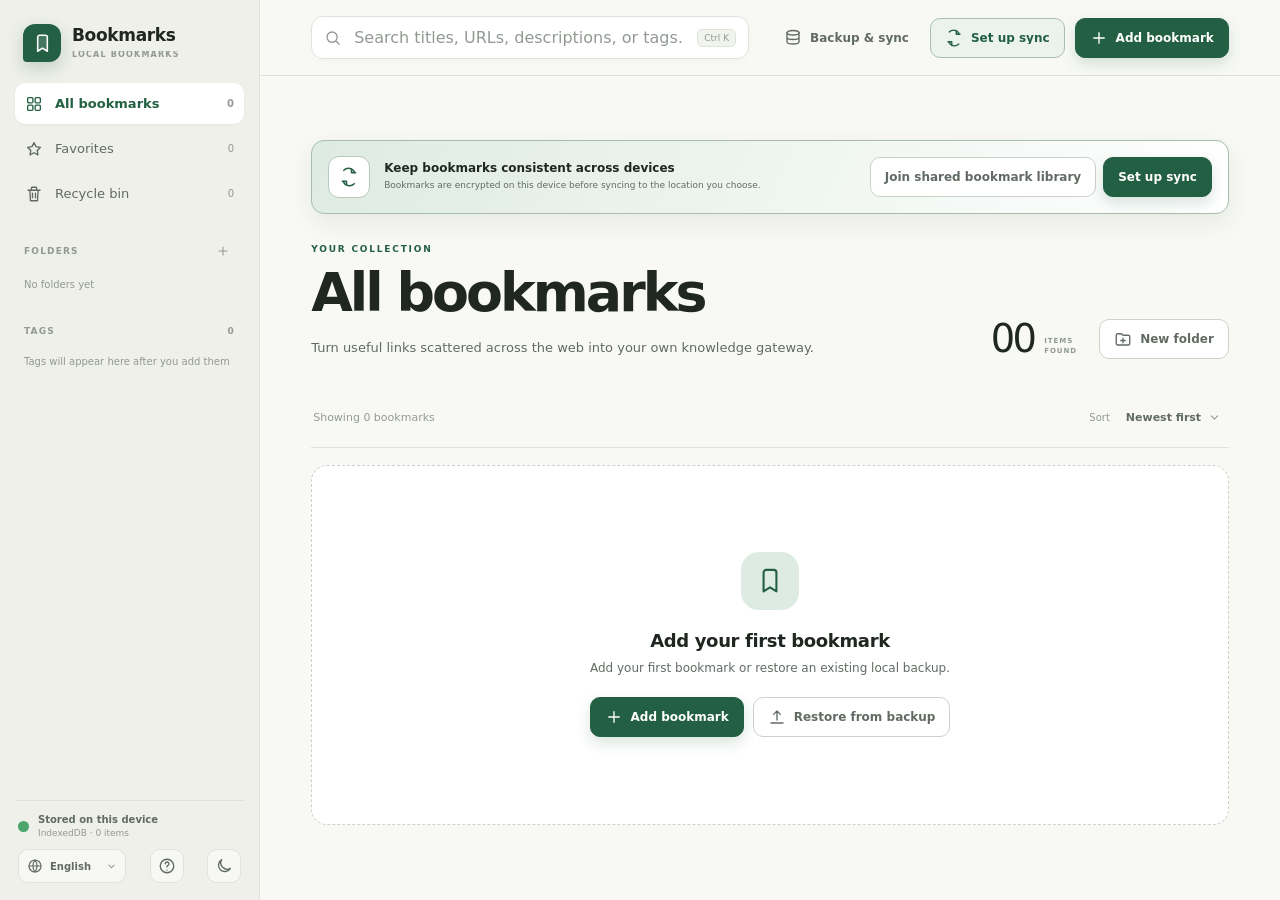
==== index.html @ 53d7b7fb "fix: place shared library action in sync flow" ====
<!doctype html>
<html lang="zh-CN">
<head>
    <meta charset="UTF-8">
    <meta name="viewport" content="width=device-width, initial-scale=1.0">
    <meta name="referrer" content="no-referrer">
    <meta http-equiv="Cache-Control" content="no-cache, no-store, must-revalidate">
    <meta http-equiv="Pragma" content="no-cache">
    <meta http-equiv="Expires" content="0">
    <meta name="description" content="无需安装、数据留在本地的纯前端书签管理器。" data-i18n-content="metaDescription">
    <meta name="theme-color" content="#eef0e9">
    <title>书签库 · 本地书签管理器</title>
    <link rel="icon" href="data:image/svg+xml,%3Csvg xmlns='http://www.w3.org/2000/svg' viewBox='0 0 64 64'%3E%3Crect width='64' height='64' rx='18' fill='%23235f43'/%3E%3Cpath d='M21 15.5A4.5 4.5 0 0 1 25.5 11h13a4.5 4.5 0 0 1 4.5 4.5V51L32 43.5 21 51V15.5Z' fill='white'/%3E%3C/svg%3E">
    <link rel="stylesheet" href="css/style.css?v=20260829-36">
    <script src="js/core/translations.js?v=20260829-36" defer></script>
    <script src="js/core/config.js?v=20260829-36" defer></script>
    <script src="js/core/coordination.js?v=20260829-36" defer></script>
    <script src="js/core/storage.js?v=20260829-36" defer></script>
    <script src="js/sync/backup.js?v=20260829-36" defer></script>
    <script src="js/sync/local-folder.js?v=20260829-36" defer></script>
    <script src="js/sync/coordinator.js?v=20260829-36" defer></script>
    <script src="js/sync/providers.js?v=20260829-36" defer></script>
    <script src="js/sync/remote-watch.js?v=20260829-36" defer></script>
    <script src="js/sync/crypto.js?v=20260829-36" defer></script>
    <script src="js/sync/backup-passphrase.js?v=20260829-36" defer></script>
    <script src="js/sync/merge.js?v=20260829-36" defer></script>
    <script src="js/ui/recovery.js?v=20260829-36" defer></script>
    <script src="js/ui/help.js?v=20260829-36" defer></script>
    <script src="js/ui/backup-restore.js?v=20260829-36" defer></script>
    <script src="js/ui/sync-wizard.js?v=20260829-36" defer></script>
    <script src="js/ui/render.js?v=20260829-36" defer></script>
    <script src="js/ui/bookmarks.js?v=20260829-36" defer></script>
    <script src="js/data/transfer.js?v=20260829-36" defer></script>
    <script src="js/core/utils.js?v=20260829-36" defer></script>
    <script src="js/app.js?v=20260829-36" defer></script>
</head>
<body>
    <svg class="icon-sprite" aria-hidden="true">
        <symbol id="icon-bookmark" viewBox="0 0 24 24"><path d="M6.5 4.75A2.25 2.25 0 0 1 8.75 2.5h6.5a2.25 2.25 0 0 1 2.25 2.25v16.1l-5.5-3.48-5.5 3.48V4.75Z"/></symbol>
        <symbol id="icon-check" viewBox="0 0 24 24"><path d="m5 12.5 4.2 4.2L19 6.9"/></symbol>
        <symbol id="icon-alert" viewBox="0 0 24 24"><path d="M10.2 4.1 2.8 17a2 2 0 0 0 1.74 3h14.92a2 2 0 0 0 1.74-3L13.8 4.1a2.08 2.08 0 0 0-3.6 0Z"/><path d="M12 9v4m0 3.5h.01"/></symbol>
        <symbol id="icon-chevron-down" viewBox="0 0 24 24"><path d="m7 9.5 5 5 5-5"/></symbol>
        <symbol id="icon-chevron-right" viewBox="0 0 24 24"><path d="m9.5 7 5 5-5 5"/></symbol>
        <symbol id="icon-database" viewBox="0 0 24 24"><ellipse cx="12" cy="5" rx="8" ry="3"/><path d="M4 5v6c0 1.66 3.58 3 8 3s8-1.34 8-3V5M4 11v6c0 1.66 3.58 3 8 3s8-1.34 8-3v-6"/></symbol>
        <symbol id="icon-download" viewBox="0 0 24 24"><path d="M12 3v12m-4.5-4.5L12 15l4.5-4.5M4 20h16"/></symbol>
        <symbol id="icon-edit" viewBox="0 0 24 24"><path d="m14.5 5.5 4 4M4 20h4L18.7 9.3a2.83 2.83 0 0 0-4-4L4 16v4Z"/></symbol>
        <symbol id="icon-external" viewBox="0 0 24 24"><path d="M14 4h6v6m0-6-9 9m7 0v5a2 2 0 0 1-2 2H6a2 2 0 0 1-2-2V8a2 2 0 0 1 2-2h5"/></symbol>
        <symbol id="icon-folder" viewBox="0 0 24 24"><path d="M3 6.5A2.5 2.5 0 0 1 5.5 4H10l2 2.5h6.5A2.5 2.5 0 0 1 21 9v8.5a2.5 2.5 0 0 1-2.5 2.5h-13A2.5 2.5 0 0 1 3 17.5v-11Z"/></symbol>
        <symbol id="icon-folder-plus" viewBox="0 0 24 24"><path d="M3 7a2 2 0 0 1 2-2h5l2 2h7a2 2 0 0 1 2 2v9a2 2 0 0 1-2 2H5a2 2 0 0 1-2-2V7Zm9 4v6m-3-3h6"/></symbol>
        <symbol id="icon-grid" viewBox="0 0 24 24"><rect x="3.5" y="3.5" width="7" height="7" rx="1.5"/><rect x="13.5" y="3.5" width="7" height="7" rx="1.5"/><rect x="3.5" y="13.5" width="7" height="7" rx="1.5"/><rect x="13.5" y="13.5" width="7" height="7" rx="1.5"/></symbol>
        <symbol id="icon-language" viewBox="0 0 24 24"><circle cx="12" cy="12" r="9"/><path d="M3 12h18M12 3a14.7 14.7 0 0 1 0 18M12 3a14.7 14.7 0 0 0 0 18"/></symbol>
        <symbol id="icon-lock" viewBox="0 0 24 24"><rect x="4.5" y="10" width="15" height="11" rx="2.5"/><path d="M8 10V7a4 4 0 0 1 8 0v3M12 14.5v2"/></symbol>
        <symbol id="icon-help" viewBox="0 0 24 24"><circle cx="12" cy="12" r="9"/><path d="M9.8 9a2.35 2.35 0 1 1 3.5 2.05c-.8.47-1.3.95-1.3 1.95v.25M12 17.5h.01"/></symbol>
        <symbol id="icon-menu" viewBox="0 0 24 24"><path d="M4 7h16M4 12h16M4 17h16"/></symbol>
        <symbol id="icon-moon" viewBox="0 0 24 24"><path d="M20.5 15.1A8.5 8.5 0 0 1 8.9 3.5 8.5 8.5 0 1 0 20.5 15.1Z"/></symbol>
        <symbol id="icon-plus" viewBox="0 0 24 24"><path d="M12 5v14M5 12h14"/></symbol>
        <symbol id="icon-search" viewBox="0 0 24 24"><circle cx="10.8" cy="10.8" r="6.8"/><path d="m16 16 4.2 4.2"/></symbol>
        <symbol id="icon-star" viewBox="0 0 24 24"><path d="m12 3.5 2.65 5.37 5.93.86-4.29 4.18 1.01 5.9L12 17.03 6.7 19.81l1.01-5.9-4.29-4.18 5.93-.86L12 3.5Z"/></symbol>
        <symbol id="icon-sun" viewBox="0 0 24 24"><circle cx="12" cy="12" r="4"/><path d="M12 2v2m0 16v2M4.93 4.93l1.42 1.42m11.3 11.3 1.42 1.42M2 12h2m16 0h2M4.93 19.07l1.42-1.42M17.65 6.35l1.42-1.42"/></symbol>
        <symbol id="icon-sync" viewBox="0 0 24 24"><path d="M20 7h-5V2M4 17h5v5M19 7a8 8 0 0 0-13.3-3M5 17a8 8 0 0 0 13.3 3"/></symbol>
        <symbol id="icon-tag" viewBox="0 0 24 24"><path d="M20 13 13 20l-9-9V4h7l9 9Z"/><circle cx="8.5" cy="8.5" r="1.2"/></symbol>
        <symbol id="icon-trash" viewBox="0 0 24 24"><path d="M4 7h16M9 3h6l1 4H8l1-4Zm-2.5 4 .8 14h9.4l.8-14M10 11v6m4-6v6"/></symbol>
        <symbol id="icon-upload" viewBox="0 0 24 24"><path d="M12 16V4M7.5 8.5 12 4l4.5 4.5M4 20h16"/></symbol>
        <symbol id="icon-x" viewBox="0 0 24 24"><path d="m6 6 12 12M18 6 6 18"/></symbol>
    </svg>

    <div class="app-shell" id="app">
        <aside class="sidebar" id="sidebar" aria-label="侧边栏" data-i18n-aria-label="sidebarLabel">
            <button class="brand" id="brand-button" type="button">
                <span class="brand-mark"><svg><use href="#icon-bookmark"></use></svg></span>
                <span class="brand-copy"><strong data-i18n="brandName">书签库</strong><small data-i18n="brandSubtitle">本地书签</small></span>
            </button>

            <nav class="primary-nav" aria-label="主要视图" data-i18n-aria-label="primaryViewsLabel">
                <button class="nav-item active root-drop-target" id="all-view-button" type="button">
                    <svg><use href="#icon-grid"></use></svg><span data-i18n="allBookmarks">全部书签</span><span class="nav-count" id="all-count">0</span>
                </button>
                <button class="nav-item" id="favorites-view-button" type="button">
                    <svg><use href="#icon-star"></use></svg><span data-i18n="favorites">我的收藏</span><span class="nav-count" id="favorites-count">0</span>
                </button>
                <button class="nav-item" id="recycle-bin-view-button" type="button">
                    <svg><use href="#icon-trash"></use></svg><span data-i18n="recycleBin">回收站</span><span class="nav-count" id="recycle-bin-count">0</span>
                </button>
            </nav>

            <section class="sidebar-section folders-section" aria-labelledby="folders-title">
                <div class="sidebar-section-title">
                    <span id="folders-title" data-i18n="folders">文件夹</span>
                    <button class="mini-icon-button" id="sidebar-add-folder" type="button" title="新建文件夹" aria-label="新建文件夹" data-i18n-title="newFolder" data-i18n-aria-label="newFolder">
                        <svg><use href="#icon-plus"></use></svg>
                    </button>
                </div>
                <div class="folder-tree" id="folder-tree"></div>
            </section>

            <section class="sidebar-section tags-section" aria-labelledby="tags-title">
                <div class="sidebar-section-title"><span id="tags-title" data-i18n="tags">标签</span><span id="tags-count">0</span></div>
                <div class="tag-navigation" id="tag-navigation"></div>
            </section>

            <footer class="sidebar-footer">
                <div class="storage-note" title="书签数据保存在当前浏览器的 IndexedDB 中" data-i18n-title="storageTooltip">
                    <span class="status-dot"></span>
                    <span><strong data-i18n="localOnly">仅存储在此设备</strong><small id="storage-status">正在连接本地数据库…</small></span>
                </div>
                <div class="sidebar-preferences">
                    <label class="language-picker" title="界面语言" data-i18n-title="languageTitle">
                        <svg><use href="#icon-language"></use></svg>
                        <select id="language-select" aria-label="界面语言" data-i18n-aria-label="languageTitle">
                            <option value="zh">中文</option>
                            <option value="en">English</option>
                        </select>
                        <svg class="language-chevron"><use href="#icon-chevron-down"></use></svg>
                    </label>
                    <button class="theme-button help-button" id="help-button" type="button" aria-label="帮助与使用说明" title="帮助与使用说明" data-i18n-aria-label="helpTitle" data-i18n-title="helpTitle">
                        <svg><use href="#icon-help"></use></svg>
                    </button>
                    <button class="theme-button" id="theme-button" type="button" aria-label="切换显示主题" title="切换显示主题" data-i18n-aria-label="themeToggle" data-i18n-title="themeToggle">
                        <svg class="theme-moon"><use href="#icon-moon"></use></svg>
                        <svg class="theme-sun"><use href="#icon-sun"></use></svg>
                    </button>
                </div>
            </footer>
        </aside>

        <button class="sidebar-backdrop" id="sidebar-backdrop" type="button" aria-label="关闭侧边栏" data-i18n-aria-label="closeSidebar"></button>

        <main class="main-area">
            <header class="topbar">
                <button class="mobile-menu-button" id="mobile-menu-button" type="button" aria-label="打开侧边栏" data-i18n-aria-label="openSidebar">
                    <svg><use href="#icon-menu"></use></svg>
                </button>

                <label class="search-box">
                    <svg><use href="#icon-search"></use></svg>
                    <span class="sr-only" data-i18n="searchBookmarks">搜索书签</span>
                    <input id="search-input" type="search" placeholder="搜索标题、网址、描述或标签……" autocomplete="off" data-i18n-placeholder="searchPlaceholder">
                    <button class="clear-search hidden" id="clear-search-button" type="button" aria-label="清除搜索" data-i18n-aria-label="clearSearch">
                        <svg><use href="#icon-x"></use></svg>
                    </button>
                    <kbd id="search-shortcut">Ctrl K</kbd>
                </label>

                <div class="tab-status hidden" id="tab-status" role="status" aria-live="polite">
                    <span class="tab-status-dot"></span><span id="tab-status-text"></span>
                </div>

                <div class="topbar-actions">
                    <input id="import-file-input" type="file" accept=".json,.html,.htm,application/json,text/html" hidden>

                    <details class="export-menu" id="export-menu">
                        <summary class="button button-quiet topbar-secondary" title="备份、同步与数据管理" data-i18n-title="exportTooltip">
                            <svg><use href="#icon-database"></use></svg><span data-i18n="export">备份/同步</span>
                        </summary>
                        <div class="export-popover">
                            <p class="export-section-label" data-i18n="syncSection">同步与冲突</p>
                            <button class="sync-menu-item" id="sync-settings-button" type="button"><strong data-i18n="encryptedWebDavSync">加密同步</strong><small id="sync-menu-status">尚未设置</small></button>
                            <button class="wizard-menu-item" id="sync-wizard-menu-button" type="button"><strong data-i18n="openSetupWizard">设置向导</strong><small data-i18n="syncWizardMenuHint">创建同步或在向导中加入现有共享库</small></button>
                            <button class="conflict-menu-item" id="conflict-center-menu-button" type="button"><strong data-i18n="conflictCenter">冲突中心</strong><small id="conflict-menu-status">暂无待处理冲突</small></button>
                            <hr>
                            <p class="export-section-label" data-i18n="backupTransferSection">备份与迁移</p>
                            <button class="backup-menu-item" id="backup-settings-button" type="button"><strong data-i18n="automaticBackup">自动本地备份</strong><small id="backup-menu-status">尚未设置</small></button>
                            <button id="restore-backup-menu-button" type="button"><strong data-i18n="restoreBackup">从备份恢复</strong><small data-i18n="restoreBackupMenuHint">比较最新备份或历史快照后选择恢复方式</small></button>
                            <button id="import-menu-button" type="button"><strong data-i18n="import">导入数据</strong><small data-i18n="importTooltip">支持 JSON 或浏览器书签 HTML</small></button>
                            <button id="export-json-button" type="button"><strong data-i18n="jsonBackup">导出 JSON 备份</strong><small data-i18n="jsonBackupDescription">保留全部应用数据</small></button>
                            <button id="export-html-button" type="button"><strong data-i18n="browserHtml">导出浏览器 HTML</strong><small data-i18n="browserHtmlDescription">可导入其他浏览器</small></button>
                            <hr>
                            <p class="export-section-label" data-i18n="dataManagementSection">数据管理</p>
                            <button class="recycle-menu-item" id="clear-all-button" type="button"><strong data-i18n="clearAll">全部移至回收站</strong><small data-i18n="irreversible">可在 30 天内恢复</small></button>
                        </div>
                    </details>

                    <button class="button button-secondary quick-sync-button" id="quick-sync-button" type="button" title="立即运行一次同步" aria-label="立即同步" disabled>
                        <svg><use id="quick-sync-icon-use" href="#icon-sync"></use></svg><span id="quick-sync-label" data-i18n="syncNow">立即同步</span>
                    </button>

                    <button class="button button-primary add-button" id="add-bookmark-button" type="button">
                        <svg><use href="#icon-plus"></use></svg><span data-i18n="addBookmark">添加书签</span>
                    </button>
                </div>
            </header>

            <section class="content">
                <section class="conflict-banner hidden" id="conflict-banner" aria-live="polite">
                    <span class="conflict-banner-icon"><svg><use href="#icon-database"></use></svg></span>
                    <span class="conflict-banner-copy"><strong id="conflict-banner-title">发现同步冲突</strong><small id="conflict-banner-detail">双方版本均已安全保留，请在应用内选择处理方式。</small></span>
                    <button class="button button-secondary" id="open-conflict-center-button" type="button" data-i18n="reviewConflicts">处理冲突</button>
                </section>

                <section class="sync-onboarding hidden" id="sync-onboarding" aria-labelledby="sync-onboarding-title">
                    <span class="sync-onboarding-icon"><svg><use href="#icon-sync"></use></svg></span>
                    <span class="sync-onboarding-copy">
                        <strong id="sync-onboarding-title" data-i18n="syncOnboardingTitle">在多个设备间保持书签一致</strong>
                        <small data-i18n="syncOnboardingDetail">书签会先在本机加密，再同步到你选择的位置。</small>
                    </span>
                    <span class="sync-onboarding-actions">
                        <button class="button button-secondary" id="join-shared-library-button" type="button" data-i18n="joinSharedLibrary">加入共享书签库</button>
                        <button class="button button-primary" id="sync-entry-button" type="button" title="打开同步向导" data-i18n="syncEntry" data-i18n-title="syncEntryTitle">设置同步</button>
                    </span>
                </section>

                <nav class="breadcrumbs hidden" id="breadcrumbs" aria-label="文件夹路径" data-i18n-aria-label="folderPathLabel"></nav>

                <div class="page-heading">
                    <div>
                        <p class="eyebrow" id="page-eyebrow" data-i18n="eyebrowAll">个人收藏库</p>
                        <h1 id="page-title" data-i18n="allBookmarks">全部书签</h1>
                        <p class="heading-description" id="page-description" data-i18n="allDescription">把散落在各处的好内容，整理成自己的知识入口。</p>
                    </div>
                    <div class="heading-side">
                        <div class="collection-stat"><strong id="result-count">00</strong><span><span data-i18n="itemsLabel">项目</span><br><span data-i18n="foundLabel">找到</span></span></div>
                        <button class="button button-secondary" id="add-folder-button" type="button">
                            <svg><use href="#icon-folder-plus"></use></svg><span data-i18n="newFolder">新建文件夹</span>
                        </button>
                    </div>
                </div>

                <div class="results-toolbar">
                    <p id="results-label" data-i18n="initialResults">显示 0 条书签</p>
                    <label class="sort-control">
                        <span data-i18n="sort">排序</span>
                        <select id="sort-select" data-i18n-aria-label="sort">
                            <option value="newest" data-i18n="newest">最近添加</option>
                            <option value="oldest" data-i18n="oldest">最早添加</option>
                            <option value="title" data-i18n="sortByTitle">按标题</option>
                        </select>
                        <svg><use href="#icon-chevron-down"></use></svg>
                    </label>
                </div>

                <section class="folder-grid hidden" id="folder-grid" aria-label="文件夹" data-i18n-aria-label="folders"></section>
                <section class="bookmark-grid" id="bookmark-grid" aria-label="书签" data-i18n-aria-label="bookmarksLabel"></section>
                <section class="recovery-list hidden" id="recovery-list" aria-label="回收站" data-i18n-aria-label="recycleBin"></section>

                <section class="empty-state hidden" id="empty-state">
                    <span class="empty-icon"><svg><use id="empty-icon-use" href="#icon-bookmark"></use></svg></span>
                    <h2 id="empty-title" data-i18n="emptyFirstTitle">从第一条书签开始</h2>
                    <p id="empty-description" data-i18n="emptyFirstDescription">所有数据只保存在你的浏览器中。</p>
                    <div class="empty-actions">
                        <button class="button button-primary" id="empty-action-button" type="button">
                            <svg><use id="empty-action-icon" href="#icon-plus"></use></svg><span id="empty-action-label" data-i18n="addBookmark">添加书签</span>
                        </button>
                        <button class="button button-secondary hidden" id="empty-restore-button" type="button">
                            <svg><use href="#icon-upload"></use></svg><span data-i18n="restoreFromBackup">从备份恢复</span>
                        </button>
                    </div>
                </section>
            </section>
        </main>
    </div>

    <dialog class="item-dialog help-dialog" id="help-dialog">
        <div class="dialog-panel">
            <header class="dialog-header">
                <div><p class="eyebrow" data-i18n="helpEyebrow">使用指南</p><h2 id="help-dialog-title" data-i18n="helpTitle">帮助与使用说明</h2></div>
                <button class="icon-button dialog-close" id="help-dialog-close-button" type="button" aria-label="关闭" data-i18n-aria-label="close">
                    <svg><use href="#icon-x"></use></svg>
                </button>
            </header>

            <div class="help-content">
                <details class="help-topic" open>
                    <summary><span data-i18n="helpQuickStart">快速开始</span><svg><use href="#icon-chevron-down"></use></svg></summary>
                    <div>
                        <ol>
                            <li data-i18n="helpQuickStart1">点击“添加书签”保存第一条链接。</li>
                            <li data-i18n="helpQuickStart2">用文件夹和标签整理内容，使用顶部搜索快速查找。</li>
                            <li data-i18n="helpQuickStart3">数据默认保存在当前浏览器，请尽早配置自动备份。</li>
                        </ol>
                        <p data-i18n="helpSearchShortcut">按 Ctrl/⌘ + K 可以随时聚焦搜索框。</p>
                    </div>
                </details>

                <details class="help-topic">
                    <summary><span data-i18n="helpOrganize">整理书签</span><svg><use href="#icon-chevron-down"></use></svg></summary>
                    <div>
                        <ul>
                            <li data-i18n="helpOrganize1">新建文件夹后，可拖拽书签或文件夹调整位置。</li>
                            <li data-i18n="helpOrganize2">点击星标加入收藏；点击标签可快速筛选。</li>
                            <li data-i18n="helpOrganize3">删除项目会进入回收站，文件夹的后代会一起保留。</li>
                        </ul>
                    </div>
                </details>

                <details class="help-topic">
                    <summary><span data-i18n="helpBackupRecovery">备份与恢复</span><svg><use href="#icon-chevron-down"></use></svg></summary>
                    <div>
                        <ul>
                            <li data-i18n="helpBackup1">在“备份/同步”中选择自动本地备份，并授权一个目录。</li>
                            <li data-i18n="helpBackup2">最新备份和历史快照会自动写入所选目录，也可选择使用独立口令加密。</li>
                            <li data-i18n="helpBackup3">“从备份恢复”会先比较快照与当前数据，可安全合并、选择部分项目或完整替换。</li>
                            <li data-i18n="helpBackup4">回收站保留删除项目 30 天，支持单项和批量恢复。</li>
                            <li data-i18n="helpBackup5">手动导出的 JSON 是明文完整备份；浏览器 HTML 用于与浏览器迁移。</li>
                            <li data-i18n="helpBackup6">每次目录备份写入后都会重新读取验证，也可在设置中随时检查备份健康状态。</li>
                            <li data-i18n="helpBackup7">更换备份口令时可只影响新备份，或安全地重新加密当前口令可读取的历史。</li>
                        </ul>
                    </div>
                </details>

                <details class="help-topic">
                    <summary><span data-i18n="helpSynchronization">多设备同步</span><svg><use href="#icon-chevron-down"></use></svg></summary>
                    <div>
                        <ul>
                            <li data-i18n="helpSync1">使用远端同步时，应用会自动选择兼容的连接方式。</li>
                            <li data-i18n="helpSync2">本地同步目录模式适用于 OneDrive、Google Drive、Dropbox 和 Syncthing 桌面客户端。</li>
                            <li data-i18n="helpSync3">所有设备必须使用完全相同的加密口令。</li>
                            <li data-i18n="helpSync4">同步设置和自动备份相互独立，建议同时启用。</li>
                            <li data-i18n="helpSync5">顶部快捷按钮可立即同步、重试、解锁或进入冲突中心。</li>
                            <li data-i18n="helpSync6">远端自动同步解锁后会定期检查共享库更新，切回页面或恢复联网时也会立即检查。</li>
                            <li data-i18n="helpSync7">为每台设备设置易识别的名称，冲突中心和回收站会显示对应修改来源。</li>
                            <li data-i18n="helpSync8">组织者先用设置向导创建共享库，其他成员再用“加入共享书签库”连接现有远端。</li>
                        </ul>
                    </div>
                </details>

                <details class="help-topic">
                    <summary><span data-i18n="helpConflicts">处理冲突</span><svg><use href="#icon-chevron-down"></use></svg></summary>
                    <div>
                        <p data-i18n="helpConflictsText">应用会自动合并不同字段的修改。双方同时修改同一字段，或一端删除而另一端编辑时，会显示冲突中心；可保留本机、保留远端、逐字段选择或保留两个副本。</p>
                    </div>
                </details>

                <details class="help-topic">
                    <summary><span data-i18n="helpPrivacy">隐私与安全</span><svg><use href="#icon-chevron-down"></use></svg></summary>
                    <div>
                        <ul>
                            <li data-i18n="helpPrivacy1">未配置同步时，书签不会离开当前浏览器。</li>
                            <li data-i18n="helpPrivacy2">远端同步始终加密；本地自动备份可选择加密。</li>
                            <li data-i18n="helpPrivacy3">同步和备份加密口令都无法找回；遗失后无法解密对应文件。</li>
                            <li data-i18n="helpPrivacy4">共享设备上不要开启“刷新时保留凭据”。</li>
                        </ul>
                    </div>
                </details>
            </div>

            <footer class="dialog-footer help-dialog-footer">
                <a class="button button-secondary" href="README.md" target="_blank" rel="noreferrer" data-i18n="openReadme">查看项目 README</a>
                <a class="button button-secondary" href="tests/index.html" target="_blank" rel="noreferrer" data-i18n="openBrowserTests">运行浏览器测试</a>
                <span class="dialog-footer-spacer"></span>
                <button class="button button-primary" id="help-dialog-done-button" type="button" data-i18n="gotIt">知道了</button>
            </footer>
        </div>
    </dialog>

    <dialog class="item-dialog" id="item-dialog">
        <form class="dialog-panel" id="item-form" novalidate>
            <input type="hidden" id="item-id">
            <input type="hidden" id="item-kind">
            <header class="dialog-header">
                <div><p class="eyebrow" id="dialog-eyebrow" data-i18n="eyebrowAddBookmark">新建书签</p><h2 id="dialog-title">添加新书签</h2></div>
                <button class="icon-button dialog-close" id="dialog-close-button" type="button" aria-label="关闭" data-i18n-aria-label="close">
                    <svg><use href="#icon-x"></use></svg>
                </button>
            </header>

            <div class="dialog-fields">
                <label class="field">
                    <span><span data-i18n="fieldTitle">标题</span> <b aria-hidden="true">*</b></span>
                    <input id="item-title-input" type="text" maxlength="100" placeholder="例如：设计灵感合集" autocomplete="off" required data-i18n-placeholder="titlePlaceholder">
                </label>

                <label class="field bookmark-only-field" id="url-field">
                    <span><span data-i18n="fieldUrl">链接</span> <b aria-hidden="true">*</b></span>
                    <input id="item-url-input" type="text" inputmode="url" placeholder="example.com" autocomplete="off">
                    <small data-i18n="urlHint">可以省略 https://；仅允许常规网页及本地文件链接</small>
                </label>

                <label class="field bookmark-only-field">
                    <span data-i18n="fieldDescription">描述</span>
                    <textarea id="item-description-input" maxlength="300" rows="3" placeholder="写下一句备注，方便以后找到它……" data-i18n-placeholder="descriptionPlaceholder"></textarea>
                </label>

                <label class="field">
                    <span data-i18n="parentFolder">上级文件夹</span>
                    <select id="item-parent-select"><option value="root">/ 根目录</option></select>
                </label>

                <label class="field bookmark-only-field">
                    <span data-i18n="fieldTags">标签</span>
                    <input id="item-tags-input" type="text" maxlength="240" placeholder="设计, 工具, 稍后阅读" autocomplete="off" data-i18n-placeholder="tagsPlaceholder">
                    <small data-i18n="tagsHint">用逗号分隔多个标签</small>
                </label>

                <label class="favorite-toggle bookmark-only-field">
                    <input id="item-favorite-input" type="checkbox">
                    <span class="toggle-box"><svg><use href="#icon-check"></use></svg></span>
                    <span><strong data-i18n="addFavorite">加入收藏</strong><small data-i18n="favoriteHint">在收藏视图中快速访问</small></span>
                </label>

                <p class="form-error hidden" id="form-error" role="alert"></p>
            </div>

            <footer class="dialog-footer">
                <button class="button button-secondary" id="dialog-cancel-button" type="button" data-i18n="cancel">取消</button>
                <button class="button button-primary" id="dialog-submit-button" type="submit" data-i18n="addBookmark">添加书签</button>
            </footer>
        </form>
    </dialog>

    <dialog class="item-dialog backup-dialog" id="backup-dialog">
        <div class="dialog-panel">
            <header class="dialog-header">
                <div><p class="eyebrow" data-i18n="backupEyebrow">数据保护</p><h2 id="backup-dialog-title" data-i18n="backupSettings">自动备份设置</h2></div>
                <button class="icon-button dialog-close" id="backup-dialog-close-button" type="button" aria-label="关闭" data-i18n-aria-label="close">
                    <svg><use href="#icon-x"></use></svg>
                </button>
            </header>

            <div class="backup-settings-content">
                <section class="backup-status-card" id="backup-status-card" aria-live="polite">
                    <span class="backup-status-icon"><svg><use href="#icon-database"></use></svg></span>
                    <span><strong id="backup-status-title">尚未设置备份目录</strong><small id="backup-status-detail">选择一个本地文件夹后，数据变更时会自动写入备份。</small></span>
                </section>

                <div class="settings-list">
                    <label class="setting-row settings-switch-row">
                        <span class="setting-copy"><strong data-i18n="automaticBackup">自动本地备份</strong><small data-i18n="automaticBackupHint">每次数据变化后自动更新最新备份并创建历史快照</small></span>
                        <span class="switch-control">
                            <input id="auto-backup-toggle" type="checkbox">
                            <span></span>
                        </span>
                    </label>

                    <label class="setting-row settings-switch-row">
                        <span class="setting-copy"><strong data-i18n="encryptLocalBackups">加密本地备份</strong><small data-i18n="encryptLocalBackupsHint">保护最新、历史和恢复前紧急备份中的内容</small></span>
                        <span class="switch-control">
                            <input id="backup-encryption-toggle" type="checkbox">
                            <span></span>
                        </span>
                    </label>

                    <div class="backup-encryption-fields hidden" id="backup-encryption-fields">
                        <div class="backup-encryption-heading">
                            <span><svg><use href="#icon-lock"></use></svg></span>
                            <span class="setting-copy"><strong data-i18n="backupEncryptionPassphrase">备份加密口令</strong><small data-i18n="backupEncryptionPassphraseHint">至少 8 个字符；口令无法找回，请妥善保存</small></span>
                        </div>
                        <div class="backup-passphrase-grid">
                            <label class="field">
                                <span data-i18n="backupPassphrase">加密口令</span>
                                <input id="backup-passphrase-input" type="password" minlength="8" autocomplete="new-password">
                            </label>
                            <label class="field">
                                <span data-i18n="confirmBackupPassphrase">确认加密口令</span>
                                <input id="backup-passphrase-confirm-input" type="password" minlength="8" autocomplete="new-password">
                            </label>
                        </div>
                        <label class="favorite-toggle backup-remember-passphrase">
                            <input id="backup-remember-session-toggle" type="checkbox">
                            <span class="toggle-box"><svg><use href="#icon-check"></use></svg></span>
                            <span><strong data-i18n="rememberBackupPassphrase">刷新本标签页时保留口令</strong><small data-i18n="rememberBackupPassphraseHint">默认只保留在当前页面内存中；共享设备上请勿开启</small></span>
                        </label>
                        <p class="backup-encryption-status" id="backup-encryption-status" role="status">请输入并确认至少 8 个字符的口令</p>
                        <div class="backup-passphrase-change-row hidden" id="backup-passphrase-change-row">
                            <span class="setting-copy"><strong data-i18n="changeBackupPassphrase">更换备份口令</strong><small data-i18n="changeBackupPassphraseHint">可只更改今后的备份，或同时重新保护现有历史</small></span>
                            <button class="button button-secondary compact-button" id="change-backup-passphrase-button" type="button" data-i18n="changePassphrase">更换口令</button>
                        </div>
                        <p class="backup-encryption-history-note" data-i18n="backupEncryptionHistoryNote">启用后新备份会加密；已有明文或使用旧口令的历史不会立即转换，之后仍按保留数量清理。</p>
                    </div>

                    <div class="setting-row">
                        <span class="setting-copy"><strong data-i18n="backupDirectory">备份目录</strong><small id="backup-directory-name">尚未选择</small></span>
                        <button class="button button-secondary compact-button" id="choose-backup-directory-button" type="button" data-i18n="chooseFolder">选择目录</button>
                    </div>

                    <label class="setting-row">
                        <span class="setting-copy"><strong data-i18n="historyRetention">历史快照</strong><small data-i18n="historyRetentionHint">自动清理更早的快照，最新备份始终保留</small></span>
                        <select class="settings-select" id="backup-retention-select">
                            <option value="7" data-i18n="keep7Snapshots">保留 7 份</option>
                            <option value="30" data-i18n="keep30Snapshots">保留 30 份</option>
                            <option value="90" data-i18n="keep90Snapshots">保留 90 份</option>
                        </select>
                    </label>

                    <div class="setting-row information-row">
                        <span class="setting-copy"><strong data-i18n="lastBackup">最近备份</strong><small id="last-backup-value">从未备份</small></span>
                    </div>

                    <div class="setting-row backup-health-row" id="backup-health-row">
                        <span class="backup-health-indicator" aria-hidden="true"></span>
                        <span class="setting-copy"><strong data-i18n="backupHealth">备份健康状态</strong><small id="backup-health-value">尚未验证</small></span>
                        <button class="button button-secondary compact-button" id="verify-backup-button" type="button" data-i18n="verifyBackup">检查备份</button>
                    </div>

                    <div class="setting-row">
                        <span class="setting-copy"><strong data-i18n="persistentStorage">浏览器持久存储</strong><small id="persistence-status-value">正在检查…</small></span>
                        <button class="button button-secondary compact-button hidden" id="request-persistence-button" type="button" data-i18n="requestAgain">重新请求</button>
                    </div>
                </div>

                <p class="backup-persistence-note" data-i18n="persistenceExplanation">浏览器内部数据保护与备份目录相互独立；是否授予由浏览器决定，直接打开本地文件时可能不予授权。</p>
                <p class="backup-compatibility" data-i18n="backupCompatibility">自动写入目录需要 Edge 或 Chrome。其他浏览器仍可使用 JSON 手动导出。</p>
            </div>

            <footer class="dialog-footer backup-dialog-footer">
                <button class="button button-quiet" id="restore-backup-button" type="button" data-i18n="restoreBackup">从备份恢复</button>
                <button class="button button-danger-quiet hidden" id="disconnect-backup-button" type="button" data-i18n="disconnectBackup">断开备份目录</button>
                <span class="dialog-footer-spacer"></span>
                <button class="button button-secondary" id="backup-dialog-cancel-button" type="button" data-i18n="close">关闭</button>
                <button class="button button-primary" id="backup-now-button" type="button" data-i18n="backupNow">立即备份</button>
            </footer>
        </div>
    </dialog>

    <dialog class="item-dialog backup-passphrase-dialog" id="backup-passphrase-dialog" aria-labelledby="backup-passphrase-dialog-title">
        <form class="dialog-panel" id="backup-passphrase-form" novalidate>
            <header class="dialog-header">
                <div><p class="eyebrow" data-i18n="backupPassphraseChangeEyebrow">备份安全</p><h2 id="backup-passphrase-dialog-title" data-i18n="changeBackupPassphrase">更换备份口令</h2></div>
                <button class="icon-button dialog-close" id="backup-passphrase-close-button" type="button" aria-label="关闭" data-i18n-aria-label="close">
                    <svg><use href="#icon-x"></use></svg>
                </button>
            </header>

            <div class="backup-passphrase-change-content">
                <section class="backup-passphrase-change-intro">
                    <span><svg><use href="#icon-lock"></use></svg></span>
                    <span><strong data-i18n="backupPassphraseChangeTitle">安全地使用新口令</strong><small data-i18n="backupPassphraseChangeDetail">更换期间会先创建并验证新文件，原历史在验证完成前不会删除。</small></span>
                </section>

                <div class="backup-passphrase-change-fields">
                    <label class="field">
                        <span data-i18n="currentBackupPassphrase">当前备份口令</span>
                        <input id="current-backup-passphrase-input" type="password" minlength="8" autocomplete="current-password">
                    </label>
                    <label class="field">
                        <span data-i18n="newBackupPassphrase">新备份口令</span>
                        <input id="new-backup-passphrase-input" type="password" minlength="8" autocomplete="new-password">
                    </label>
                    <label class="field">
                        <span data-i18n="confirmNewBackupPassphrase">确认新备份口令</span>
                        <input id="confirm-new-backup-passphrase-input" type="password" minlength="8" autocomplete="new-password">
                    </label>
                </div>

                <fieldset class="backup-passphrase-change-modes">
                    <legend data-i18n="backupPassphraseChangeScope">应用范围</legend>
                    <label>
                        <input type="radio" name="backup-passphrase-change-mode" value="future" checked>
                        <span><strong data-i18n="backupPassphraseFutureOnly">只用于今后的备份</strong><small data-i18n="backupPassphraseFutureOnlyHint">现有历史继续使用原来的口令，恢复时仍需保留旧口令。</small></span>
                    </label>
                    <label>
                        <input type="radio" name="backup-passphrase-change-mode" value="existing">
                        <span><strong data-i18n="reencryptExistingBackups">同时重新加密现有快照</strong><small data-i18n="reencryptExistingBackupsHint">转换可用当前口令解开的最新、历史和紧急备份；其他旧口令文件保持不变。</small></span>
                    </label>
                </fieldset>

                <p class="backup-passphrase-change-note" data-i18n="backupPassphraseChangeNote">新文件完成读取和解密验证后才会清理对应旧文件。中断时可能暂时出现重复快照，但不会为了整洁而牺牲可恢复数据。</p>

                <section class="backup-passphrase-progress hidden" id="backup-passphrase-progress" aria-live="polite">
                    <span class="backup-restore-spinner"><svg><use href="#icon-sync"></use></svg></span>
                    <span><strong id="backup-passphrase-progress-text">正在准备…</strong><progress id="backup-passphrase-progress-bar" value="0" max="1"></progress></span>
                </section>
                <p class="wizard-error hidden" id="backup-passphrase-error" role="alert"></p>
            </div>

            <footer class="dialog-footer">
                <button class="button button-secondary" id="backup-passphrase-cancel-button" type="button" data-i18n="cancel">取消</button>
                <button class="button button-primary" id="backup-passphrase-apply-button" type="submit" data-i18n="changePassphrase">更换口令</button>
            </footer>
        </form>
    </dialog>

    <dialog class="item-dialog backup-restore-dialog" id="backup-restore-dialog" aria-labelledby="backup-restore-title">
        <div class="dialog-panel">
            <header class="dialog-header">
                <div><p class="eyebrow" data-i18n="backupRestoreEyebrow">数据恢复</p><h2 id="backup-restore-title" data-i18n="backupRestoreTitle">从备份恢复</h2></div>
                <button class="icon-button dialog-close" id="backup-restore-close-button" type="button" aria-label="关闭" data-i18n-aria-label="close">
                    <svg><use href="#icon-x"></use></svg>
                </button>
            </header>

            <div class="backup-restore-content">
                <section class="backup-restore-source">
                    <span class="backup-restore-source-icon"><svg><use href="#icon-folder"></use></svg></span>
                    <span class="setting-copy"><strong id="backup-restore-source-name">尚未选择备份目录</strong><small id="backup-restore-source-detail">请选择包含备份文件的目录</small></span>
                    <button class="button button-secondary compact-button" id="choose-restore-directory-button" type="button" data-i18n="chooseBackupFolder">选择备份目录</button>
                </section>

                <form class="backup-restore-unlock hidden" id="backup-restore-unlock-form" novalidate>
                    <span class="backup-restore-unlock-icon"><svg><use href="#icon-lock"></use></svg></span>
                    <span class="backup-restore-unlock-copy"><strong data-i18n="encryptedBackupLocked">这份备份已加密</strong><small data-i18n="encryptedBackupLockedHint">输入创建该快照时使用的备份口令，验证后才能预览。</small></span>
                    <label class="backup-restore-passphrase">
                        <span class="sr-only" data-i18n="backupPassphrase">加密口令</span>
                        <input id="backup-restore-passphrase-input" type="password" minlength="8" autocomplete="off" placeholder="输入备份口令" data-i18n-placeholder="backupRestorePassphrasePlaceholder">
                    </label>
                    <button class="button button-primary compact-button" id="backup-restore-unlock-button" type="submit" data-i18n="unlockBackup">解锁备份</button>
                    <label class="backup-restore-remember">
                        <input id="backup-restore-remember-toggle" type="checkbox">
                        <span data-i18n="rememberBackupPassphraseShort">仅在刷新本标签页时保留</span>
                    </label>
                    <p class="backup-restore-unlock-error hidden" id="backup-restore-unlock-error" role="alert"></p>
                </form>

                <section class="backup-restore-loading hidden" id="backup-restore-loading" aria-live="polite">
                    <span class="backup-restore-spinner"><svg><use href="#icon-sync"></use></svg></span>
                    <span><strong id="backup-restore-loading-text">正在检查备份…</strong><small data-i18n="backupRestoreLoadingHint">文件结构会逐个检查；加密内容在解锁后验证。</small></span>
                </section>

                <section class="backup-restore-empty" id="backup-restore-empty">
                    <span><svg><use href="#icon-database"></use></svg></span>
                    <h3 id="backup-restore-empty-title">选择备份目录</h3>
                    <p id="backup-restore-empty-detail">选择此前由本应用创建备份的目录。</p>
                </section>

                <div class="backup-snapshot-workspace hidden" id="backup-snapshot-workspace">
                    <section class="backup-snapshot-browser" aria-labelledby="backup-snapshot-list-title">
                        <header><h3 id="backup-snapshot-list-title" data-i18n="availableBackups">可用备份</h3><span id="backup-snapshot-count">0 份</span></header>
                        <div class="backup-snapshot-list" id="backup-snapshot-list"></div>
                    </section>

                    <section class="backup-preview-panel" aria-labelledby="backup-preview-heading">
                        <div class="backup-preview-empty" id="backup-preview-empty" data-i18n="backupRestoreSelectSnapshot">请选择一个备份查看内容。</div>
                        <div class="backup-preview hidden" id="backup-preview">
                            <span class="backup-preview-kind" id="backup-preview-kind">最新备份</span>
                            <h3 id="backup-preview-heading"><span id="backup-preview-title">bookmarks-latest.json</span></h3>
                            <p id="backup-preview-time"></p>
                            <div class="backup-preview-stats">
                                <span><strong id="backup-preview-bookmark-count">0</strong><small data-i18n="bookmarksLabel">书签</small></span>
                                <span><strong id="backup-preview-folder-count">0</strong><small data-i18n="folders">文件夹</small></span>
                                <span><strong id="backup-preview-item-count">0</strong><small data-i18n="totalItems">总项目</small></span>
                            </div>
                            <section class="backup-comparison hidden" id="backup-comparison" aria-labelledby="backup-comparison-title">
                                <header>
                                    <h4 id="backup-comparison-title" data-i18n="backupComparisonTitle">与当前数据比较</h4>
                                    <small id="backup-diff-hint">仅完整替换会移除当前独有项目</small>
                                </header>
                                <div class="backup-diff-stats">
                                    <span class="is-add"><strong id="backup-diff-add-count">0</strong><small data-i18n="backupDiffAdd">可新增</small></span>
                                    <span class="is-update"><strong id="backup-diff-update-count">0</strong><small data-i18n="backupDiffUpdate">有差异</small></span>
                                    <span class="is-same"><strong id="backup-diff-same-count">0</strong><small data-i18n="backupDiffSame">相同</small></span>
                                    <span class="is-remove"><strong id="backup-diff-remove-count">0</strong><small data-i18n="backupDiffRemove">当前独有</small></span>
                                </div>
                            </section>
                            <h4 data-i18n="backupRestoreContentPreview">内容预览</h4>
                            <ul class="backup-preview-items" id="backup-preview-items"></ul>
                        </div>
                    </section>
                </div>

                <fieldset class="backup-restore-mode-section hidden" id="backup-restore-mode-section">
                    <legend data-i18n="backupRestoreMode">恢复方式</legend>
                    <div class="backup-restore-mode-options">
                        <label class="backup-restore-mode-card">
                            <input type="radio" name="backup-restore-mode" value="merge" checked>
                            <span><strong data-i18n="backupRestoreMerge">安全合并</strong><small data-i18n="backupRestoreMergeHint">只补回缺少的项目，不覆盖当前修改。</small></span>
                        </label>
                        <label class="backup-restore-mode-card">
                            <input type="radio" name="backup-restore-mode" value="selective">
                            <span><strong data-i18n="backupRestoreSelective">选择恢复</strong><small data-i18n="backupRestoreSelectiveHint">选择要新增或恢复为备份版本的项目。</small></span>
                        </label>
                        <label class="backup-restore-mode-card">
                            <input type="radio" name="backup-restore-mode" value="replace">
                            <span><strong data-i18n="backupRestoreReplace">完整替换</strong><small data-i18n="backupRestoreReplaceHint">将当前书签恢复为所选快照的状态。</small></span>
                        </label>
                    </div>
                    <p class="backup-restore-impact" id="backup-restore-impact" aria-live="polite"></p>
                    <p class="backup-restore-safety-note" data-i18n="backupRestoreSafetyNote">执行任何恢复前，都会先在所选目录保存当前状态。</p>
                    <p class="backup-replace-warning hidden" id="backup-replace-warning" data-i18n="backupRestoreReplaceWarning">当前快照中不存在的项目会生成删除记录，并可通过恢复前紧急备份撤销。</p>
                </fieldset>

                <section class="backup-selective-section hidden" id="backup-selective-section" aria-labelledby="backup-selective-title">
                    <header>
                        <div><h3 id="backup-selective-title" data-i18n="backupRestoreChooseItems">选择要恢复的项目</h3><p id="backup-selective-count"></p></div>
                        <span class="backup-selective-actions">
                            <button class="button button-quiet compact-button" id="backup-select-all-button" type="button" data-i18n="selectAll">全选</button>
                            <button class="button button-quiet compact-button" id="backup-clear-selection-button" type="button" data-i18n="clearSelection">清空选择</button>
                        </span>
                    </header>
                    <p class="backup-selective-note" data-i18n="backupRestoreParentFoldersNote">如果所选项目需要尚不存在的上级文件夹，应用会自动一并恢复。</p>
                    <div class="backup-selective-list" id="backup-selective-list"></div>
                    <p class="backup-selective-empty hidden" id="backup-selective-empty" data-i18n="backupRestoreNoSelectableItems">此快照与当前数据没有可选择恢复的差异。</p>
                </section>
                <p class="wizard-error hidden" id="backup-restore-error" role="alert"></p>
            </div>

            <footer class="dialog-footer backup-restore-footer">
                <button class="button button-secondary" id="backup-restore-cancel-button" type="button" data-i18n="cancel">取消</button>
                <span class="dialog-footer-spacer"></span>
                <button class="button button-primary" id="backup-restore-apply-button" type="button" disabled data-i18n="backupRestoreMergeAction">安全合并</button>
            </footer>
        </div>
    </dialog>

    <dialog class="item-dialog sync-wizard-dialog" id="sync-wizard-dialog" aria-labelledby="sync-wizard-title">
        <div class="dialog-panel">
            <header class="dialog-header">
                <div><p class="eyebrow" id="sync-wizard-eyebrow" data-i18n="syncWizardEyebrow">同步设置</p><h2 id="sync-wizard-title" data-i18n="syncWizardTitle">设置加密同步</h2></div>
                <button class="icon-button dialog-close" id="sync-wizard-close-button" type="button" aria-label="关闭" data-i18n-aria-label="close">
                    <svg><use href="#icon-x"></use></svg>
                </button>
            </header>

            <div class="sync-wizard-progress" id="sync-wizard-progress" aria-label="设置进度" data-i18n-aria-label="setupProgress">
                <span class="active"><b>1</b><small data-i18n="wizardLocation">位置</small></span>
                <i></i><span><b>2</b><small data-i18n="wizardConnection">连接</small></span>
                <i></i><span><b>3</b><small data-i18n="wizardEncryption">加密</small></span>
                <i></i><span><b>4</b><small data-i18n="wizardPreferences">偏好</small></span>
                <i></i><span><b>5</b><small data-i18n="wizardVerify">验证</small></span>
            </div>

            <div class="sync-wizard-content">
                <section class="sync-wizard-step" data-wizard-step="1">
                    <div class="wizard-step-heading"><h3 data-i18n="chooseSyncLocation">选择同步位置</h3><p data-i18n="chooseSyncLocationHint">只需要决定数据放在哪里，具体连接方式由应用自动处理。</p></div>
                    <div class="sync-location-options">
                        <label class="sync-location-card">
                            <input type="radio" name="wizard-sync-mode" value="remote" checked>
                            <span class="sync-location-icon"><svg><use href="#icon-database"></use></svg></span>
                            <span><strong data-i18n="remoteSyncLocation">远端同步</strong><small data-i18n="remoteSyncLocationHint">适用于 WebDAV、NAS 和支持的网盘地址</small></span>
                            <span class="selection-check"><svg><use href="#icon-check"></use></svg></span>
                        </label>
                        <label class="sync-location-card">
                            <input type="radio" name="wizard-sync-mode" value="local-folder">
                            <span class="sync-location-icon"><svg><use href="#icon-folder"></use></svg></span>
                            <span><strong data-i18n="localSyncLocation">本地同步目录</strong><small data-i18n="localSyncLocationHint">适用于 OneDrive、Google Drive、Dropbox 和 Syncthing 桌面客户端</small></span>
                            <span class="selection-check"><svg><use href="#icon-check"></use></svg></span>
                        </label>
                    </div>
                    <button class="wizard-shared-entry" id="wizard-join-shared-library-button" type="button">
                        <span class="sync-location-icon"><svg><use href="#icon-sync"></use></svg></span>
                        <span><strong data-i18n="alreadyHaveSharedLibrary">已有共享书签库？</strong><small data-i18n="alreadyHaveSharedLibraryHint">使用管理员提供的地址和共享加密口令加入</small></span>
                        <svg class="wizard-shared-entry-arrow"><use href="#icon-chevron-right"></use></svg>
                    </button>
                </section>

                <section class="sync-wizard-step hidden" data-wizard-step="2">
                    <div class="wizard-step-heading"><h3 data-i18n="configureConnection">配置连接</h3><p id="wizard-connection-hint"></p></div>
                    <p class="wizard-shared-library-note hidden" id="wizard-shared-library-note" data-i18n="sharedLibraryTrustNote">共享库中的所有成员都可以查看和修改全部书签；请使用成员自己的 WebDAV 应用密码。</p>
                    <div class="sync-fields" id="wizard-remote-fields">
                        <label class="settings-field">
                            <span><strong data-i18n="webDavUrl">同步地址</strong><small data-i18n="wizardAddressHint">填写服务提供的 WebDAV 或同步地址</small></span>
                            <input id="wizard-endpoint-input" type="url" inputmode="url" placeholder="https://dav.example.com/bookmarks/" autocomplete="url">
                        </label>
                        <label class="settings-field">
                            <span><strong data-i18n="webDavUsername">用户名</strong></span>
                            <input id="wizard-username-input" type="text" autocomplete="username">
                        </label>
                        <label class="settings-field">
                            <span><strong data-i18n="webDavPassword">密码或应用密码</strong></span>
                            <input id="wizard-password-input" type="password" autocomplete="off">
                        </label>
                    </div>
                    <div class="wizard-local-folder hidden" id="wizard-local-folder-fields">
                        <span class="local-folder-sync-icon"><svg><use href="#icon-folder"></use></svg></span>
                        <span class="setting-copy"><strong data-i18n="localSyncFolder">本地同步目录</strong><small id="wizard-local-folder-name">尚未选择目录</small></span>
                        <button class="button button-secondary" id="wizard-choose-folder-button" type="button" data-i18n="chooseFolder">选择目录</button>
                    </div>
                    <p class="wizard-error hidden" id="wizard-connection-error" role="alert"></p>
                </section>

                <section class="sync-wizard-step hidden" data-wizard-step="3">
                    <div class="wizard-step-heading"><h3 data-i18n="protectSyncData">保护同步数据</h3><p data-i18n="protectSyncDataHint">书签会先在本机加密；此口令不会上传，也无法找回。</p></div>
                    <div class="wizard-passphrase-fields">
                        <label class="settings-field">
                            <span><strong data-i18n="encryptionPassphrase">加密口令</strong></span>
                            <input id="wizard-passphrase-input" type="password" minlength="8" autocomplete="off">
                        </label>
                        <label class="settings-field">
                            <span><strong data-i18n="confirmPassphrase">再次输入加密口令</strong></span>
                            <input id="wizard-passphrase-confirm-input" type="password" minlength="8" autocomplete="off">
                        </label>
                    </div>
                    <label class="wizard-show-passwords"><input id="wizard-show-passwords" type="checkbox"><span data-i18n="showSensitiveFields">显示密码和加密口令</span></label>
                    <p class="wizard-warning" data-i18n="passphraseRecoveryWarning">请将口令保存在可信的密码管理器中；遗失后无法解密已有同步文件。</p>
                    <p class="wizard-error hidden" id="wizard-passphrase-error" role="alert"></p>
                </section>

                <section class="sync-wizard-step hidden" data-wizard-step="4">
                    <div class="wizard-step-heading"><h3 data-i18n="chooseSyncPreferences">选择同步偏好</h3><p data-i18n="chooseSyncPreferencesHint">这些设置之后可以随时修改。</p></div>
                    <label class="settings-field wizard-device-name-field">
                        <span><strong data-i18n="deviceName">设备名称</strong><small data-i18n="deviceNameHint">用于在共享库冲突和修改来源中识别这台设备</small></span>
                        <input id="wizard-device-name-input" type="text" maxlength="80" autocomplete="off" placeholder="例如：设计组笔记本" data-i18n-placeholder="deviceNamePlaceholder">
                    </label>
                    <div class="settings-list wizard-preferences-list">
                        <label class="setting-row settings-switch-row">
                            <span class="setting-copy"><strong data-i18n="automaticSync">页面打开时自动同步</strong><small data-i18n="automaticSyncHint">解锁后自动上传本机变化，并定期检查共享库更新</small></span>
                            <span class="switch-control"><input id="wizard-auto-sync" type="checkbox"><span></span></span>
                        </label>
                        <label class="setting-row settings-switch-row">
                            <span class="setting-copy"><strong data-i18n="rememberSessionCredentials">刷新本标签页时保留凭据</strong><small data-i18n="rememberSessionCredentialsHint">仅刷新时恢复；关闭、重新打开或离开页面后清除</small></span>
                            <span class="switch-control"><input id="wizard-remember-session" type="checkbox"><span></span></span>
                        </label>
                        <label class="setting-row settings-switch-row" id="wizard-create-directory-row">
                            <span class="setting-copy"><strong data-i18n="autoCreateWebDavFolder">自动创建同步目录</strong><small data-i18n="autoCreateWebDavFolderHint">目录不存在时仅创建同步文件所在的最后一级目录</small></span>
                            <span class="switch-control"><input id="wizard-create-directory" type="checkbox" checked><span></span></span>
                        </label>
                    </div>
                </section>

                <section class="sync-wizard-step hidden" data-wizard-step="5">
                    <div class="wizard-step-heading"><h3 data-i18n="verifyAndEnableSync">验证并启用同步</h3><p data-i18n="verifyAndEnableSyncHint">应用将验证访问权限、读取已有数据并写入本设备的加密状态。</p></div>
                    <div class="wizard-review" id="wizard-review"></div>
                    <label class="wizard-shared-local-confirm hidden" id="wizard-shared-local-confirm-row">
                        <input id="wizard-shared-local-confirm" type="checkbox">
                        <span><strong id="wizard-shared-local-confirm-title">确认共享本机书签</strong><small id="wizard-shared-local-confirm-detail"></small></span>
                    </label>
                    <p class="wizard-error hidden" id="wizard-shared-error" role="alert"></p>
                    <div class="wizard-test-status" id="wizard-test-status">
                        <span class="wizard-test-icon"><svg><use href="#icon-database"></use></svg></span>
                        <span><strong id="wizard-test-title" data-i18n="readyToVerify">准备验证</strong><small id="wizard-test-detail" data-i18n="readyToVerifyHint">点击“测试并完成”开始。</small></span>
                    </div>
                </section>
            </div>

            <footer class="dialog-footer sync-wizard-footer">
                <button class="button button-secondary" id="sync-wizard-cancel-button" type="button" data-i18n="cancel">取消</button>
                <span class="dialog-footer-spacer"></span>
                <button class="button button-secondary hidden" id="sync-wizard-back-button" type="button" data-i18n="back">上一步</button>
                <button class="button button-primary" id="sync-wizard-next-button" type="button" data-i18n="next">下一步</button>
                <button class="button button-primary hidden" id="sync-wizard-finish-button" type="button" data-i18n="testAndFinish">测试并完成</button>
            </footer>
        </div>
    </dialog>

    <dialog class="item-dialog sync-dialog" id="sync-dialog">
        <div class="dialog-panel">
            <header class="dialog-header">
                <div><p class="eyebrow" data-i18n="syncEyebrow">跨设备同步</p><h2 id="sync-dialog-title" data-i18n="syncSettings">加密同步设置</h2></div>
                <button class="icon-button dialog-close" id="sync-dialog-close-button" type="button" aria-label="关闭" data-i18n-aria-label="close">
                    <svg><use href="#icon-x"></use></svg>
                </button>
            </header>

            <div class="sync-settings-content">
                <section class="backup-status-card sync-status-card" id="sync-status-card" aria-live="polite">
                    <span class="backup-status-icon"><svg><use href="#icon-database"></use></svg></span>
                    <span><strong id="sync-status-title">尚未配置云端同步</strong><small id="sync-status-detail">选择同步方式并完成设置即可开始。</small></span>
                </section>

                <label class="settings-field sync-mode-field">
                    <span><strong data-i18n="syncMethod">同步方式</strong><small data-i18n="syncMethodHint">选择远端服务或桌面云盘管理的本地目录</small></span>
                    <select id="sync-mode-select">
                        <option value="remote" data-i18n="remoteServiceMode">远端同步</option>
                        <option value="local-folder" data-i18n="localFolderMode">本地同步目录</option>
                    </select>
                </label>

                <div class="sync-fields" id="remote-sync-fields">
                    <label class="settings-field">
                        <span><strong data-i18n="webDavUrl">同步地址</strong><small data-i18n="webDavUrlHint">填写同步服务提供的远端地址</small></span>
                        <input id="sync-endpoint-input" type="url" inputmode="url" placeholder="https://dav.example.com/bookmarks/" data-i18n-placeholder="webDavUrlPlaceholder" autocomplete="url">
                    </label>
                    <label class="settings-field">
                        <span><strong data-i18n="webDavUsername">用户名</strong><small data-i18n="webDavUsernameHint">地址和用户名会保存在本机</small></span>
                        <input id="sync-username-input" type="text" autocomplete="username">
                    </label>
                    <label class="settings-field">
                        <span><strong data-i18n="webDavPassword">密码或应用密码</strong><small data-i18n="sessionOnly">默认仅保留在当前页面内存中</small></span>
                        <input id="sync-password-input" type="password" autocomplete="off">
                    </label>
                </div>

                <div class="local-folder-sync-fields hidden" id="local-folder-sync-fields">
                    <span class="local-folder-sync-icon"><svg><use href="#icon-folder"></use></svg></span>
                    <span class="setting-copy"><strong data-i18n="localSyncFolder">本地同步目录</strong><small id="local-sync-folder-name">尚未选择目录</small></span>
                    <button class="button button-secondary compact-button" id="choose-local-sync-folder-button" type="button" data-i18n="chooseFolder">选择目录</button>
                </div>

                <div class="sync-fields common-sync-fields">
                    <label class="settings-field">
                        <span><strong data-i18n="deviceName">设备名称</strong><small data-i18n="deviceNameHint">用于在共享库冲突和修改来源中识别这台设备</small></span>
                        <input id="sync-device-name-input" type="text" maxlength="80" autocomplete="off" placeholder="例如：设计组笔记本" data-i18n-placeholder="deviceNamePlaceholder">
                    </label>
                    <label class="settings-field">
                        <span><strong data-i18n="encryptionPassphrase">加密口令</strong><small data-i18n="encryptionPassphraseHint">至少 8 个字符；其他设备必须使用相同口令</small></span>
                        <input id="sync-passphrase-input" type="password" minlength="8" autocomplete="off">
                    </label>
                </div>

                <label class="setting-row settings-switch-row remember-credentials-option">
                    <span class="setting-copy"><strong data-i18n="rememberSessionCredentials">刷新本标签页时保留凭据</strong><small data-i18n="rememberSessionCredentialsHint">仅刷新时恢复；关闭、重新打开或离开页面后清除</small></span>
                    <span class="switch-control">
                        <input id="remember-session-credentials-toggle" type="checkbox">
                        <span></span>
                    </span>
                </label>

                <div class="settings-list sync-options-list">
                    <label class="setting-row settings-switch-row" id="auto-create-directory-row">
                        <span class="setting-copy"><strong data-i18n="autoCreateWebDavFolder">自动创建同步目录</strong><small data-i18n="autoCreateWebDavFolderHint">目录不存在时仅创建同步文件所在的最后一级目录</small></span>
                        <span class="switch-control">
                            <input id="auto-create-directory-toggle" type="checkbox" checked>
                            <span></span>
                        </span>
                    </label>
                    <label class="setting-row settings-switch-row">
                        <span class="setting-copy"><strong data-i18n="automaticSync">页面打开时自动同步</strong><small data-i18n="automaticSyncHint">解锁后自动上传本机变化，并定期检查共享库更新</small></span>
                        <span class="switch-control">
                            <input id="auto-sync-toggle" type="checkbox">
                            <span></span>
                        </span>
                    </label>
                    <div class="setting-row information-row">
                        <span class="setting-copy"><strong data-i18n="lastSync">最近同步</strong><small id="last-sync-value">从未同步</small></span>
                    </div>
                    <div class="setting-row information-row" id="remote-watch-status-row">
                        <span class="setting-copy"><strong data-i18n="sharedLibraryUpdates">共享库更新检查</strong><small id="remote-watch-status-value">开启自动同步后定期检查</small></span>
                    </div>
                    <div class="setting-row information-row">
                        <span class="setting-copy"><strong data-i18n="conflictProtection">三方冲突保护</strong><small id="conflict-protection-value">将在下次成功同步后建立基线</small></span>
                    </div>
                </div>

                <p class="sync-security-note" data-i18n="syncSecurityNote">书签会先在本机加密后再上传；密码和加密口令不会写入远端文件。</p>
                <p class="sync-compatibility" id="sync-compatibility-note" data-i18n="syncCorsNote">如果无法连接，请检查同步地址和应用密码，或联系同步服务管理员。</p>
            </div>

            <footer class="dialog-footer sync-dialog-footer">
                <button class="button button-quiet" id="sync-wizard-button" type="button" data-i18n="openSetupWizard">设置向导</button>
                <button class="button button-danger-quiet hidden" id="disconnect-sync-button" type="button" data-i18n="disconnectSync">移除同步配置</button>
                <span class="dialog-footer-spacer"></span>
                <button class="button button-secondary" id="sync-dialog-cancel-button" type="button" data-i18n="close">关闭</button>
                <button class="button button-primary" id="sync-now-button" type="button" data-i18n="syncNow">立即同步</button>
            </footer>
        </div>
    </dialog>

    <dialog class="item-dialog conflict-dialog" id="conflict-dialog">
        <div class="dialog-panel">
            <header class="dialog-header">
                <div><p class="eyebrow" data-i18n="conflictEyebrow">同步安全</p><h2 id="conflict-dialog-title" data-i18n="conflictCenter">冲突中心</h2></div>
                <button class="icon-button dialog-close" id="conflict-dialog-close-button" type="button" aria-label="关闭" data-i18n-aria-label="close">
                    <svg><use href="#icon-x"></use></svg>
                </button>
            </header>

            <div class="conflict-content">
                <div class="conflict-progress"><span id="conflict-progress-label">1 / 1</span><span id="conflict-detected-time"></span></div>
                <div class="conflict-heading">
                    <span class="conflict-kind" id="conflict-kind-label">书签</span>
                    <h3 id="conflict-item-title">未命名</h3>
                    <p id="conflict-explanation"></p>
                </div>

                <div class="conflict-version-grid">
                    <section class="conflict-version-card local-version">
                        <header><strong data-i18n="localVersion">本机版本</strong><small id="conflict-local-device"></small></header>
                        <div id="conflict-local-summary"></div>
                    </section>
                    <section class="conflict-version-card remote-version">
                        <header><strong data-i18n="remoteVersion">远端版本</strong><small id="conflict-remote-device"></small></header>
                        <div id="conflict-remote-summary"></div>
                    </section>
                </div>

                <section class="field-merge-section" id="field-merge-section">
                    <div class="field-merge-header"><strong data-i18n="choosePerField">逐字段选择</strong><small data-i18n="choosePerFieldHint">只列出双方同时修改且结果不同的字段</small></div>
                    <div class="conflict-fields" id="conflict-fields"></div>
                </section>
            </div>

            <footer class="dialog-footer conflict-dialog-footer">
                <button class="button button-quiet" id="conflict-previous-button" type="button" data-i18n="previousConflict">上一项</button>
                <button class="button button-quiet" id="conflict-next-button" type="button" data-i18n="nextConflict">下一项</button>
                <span class="dialog-footer-spacer"></span>
                <button class="button button-secondary" id="keep-both-button" type="button" data-i18n="keepBoth">保留两个副本</button>
                <button class="button button-secondary" id="keep-local-button" type="button" data-i18n="keepLocal">保留本机</button>
                <button class="button button-secondary" id="keep-remote-button" type="button" data-i18n="keepRemote">保留远端</button>
                <button class="button button-primary" id="apply-field-merge-button" type="button" data-i18n="applySelectedMerge">应用所选合并</button>
            </footer>
        </div>
    </dialog>

    <div class="toast hidden" id="toast" role="status" aria-live="polite" popover="manual" data-tone="success">
        <span class="toast-icon"><svg><use id="toast-icon-use" href="#icon-check"></use></svg></span><span id="toast-message"></span>
    </div>

    <noscript><div class="noscript-message">这个应用需要启用 JavaScript，但不需要安装 Node.js。 / This app requires JavaScript, but does not require Node.js.</div></noscript>
</body>
</html>
---- css/style.css ----
:root {
    font-family: Inter, "Segoe UI", "PingFang SC", "Microsoft YaHei", system-ui, sans-serif;
    color: #202620;
    background: #f8f9f5;
    font-synthesis: none;
    text-rendering: optimizeLegibility;
    -webkit-font-smoothing: antialiased;
    --bg: #f8f9f5;
    --panel: #ffffff;
    --panel-muted: #f1f3ed;
    --sidebar: #eef0e9;
    --text: #202620;
    --text-soft: #626b63;
    --text-faint: #929a92;
    --border: #dfe3dc;
    --border-strong: #cbd2c8;
    --accent: #235f43;
    --accent-hover: #194a33;
    --accent-soft: #deebe2;
    --accent-contrast: #ffffff;
    --danger: #b34848;
    --danger-soft: #f7e8e7;
    --shadow: 0 16px 44px rgba(31, 43, 34, 0.09);
    --shadow-small: 0 9px 25px rgba(31, 43, 34, 0.075);
    color-scheme: light;
}

:root[data-theme="dark"] {
    color: #e7ece7;
    background: #111512;
    --bg: #111512;
    --panel: #181d19;
    --panel-muted: #202620;
    --sidebar: #151a16;
    --text: #e7ece7;
    --text-soft: #a8b0a9;
    --text-faint: #778079;
    --border: #2b332d;
    --border-strong: #3b463e;
    --accent: #75b991;
    --accent-hover: #8cc9a5;
    --accent-soft: #243c2e;
    --accent-contrast: #0e1e14;
    --danger: #e0807b;
    --danger-soft: #3a2423;
    --shadow: 0 18px 48px rgba(0, 0, 0, 0.28);
    --shadow-small: 0 10px 28px rgba(0, 0, 0, 0.22);
    color-scheme: dark;
}

* {
    box-sizing: border-box;
}

html,
body {
    min-width: 320px;
    min-height: 100%;
    margin: 0;
    background: var(--bg);
}

body.busy {
    cursor: wait;
}

button,
input,
select,
textarea,
summary {
    font: inherit;
}

button,
a,
input,
select,
textarea,
summary {
    -webkit-tap-highlight-color: transparent;
}

button {
    color: inherit;
}

button:not(:disabled),
a,
select,
summary {
    cursor: pointer;
}

button:focus-visible,
a:focus-visible,
input:focus-visible,
select:focus-visible,
textarea:focus-visible,
summary:focus-visible {
    outline: 3px solid color-mix(in srgb, var(--accent) 34%, transparent);
    outline-offset: 2px;
}

::selection {
    color: var(--accent-contrast);
    background: var(--accent);
}

.hidden {
    display: none !important;
}

.sr-only {
    position: absolute;
    width: 1px;
    height: 1px;
    padding: 0;
    margin: -1px;
    overflow: hidden;
    clip: rect(0, 0, 0, 0);
    white-space: nowrap;
    border: 0;
}

.icon-sprite {
    position: absolute;
    width: 0;
    height: 0;
    overflow: hidden;
}

svg {
    display: block;
    width: 18px;
    height: 18px;
    flex: 0 0 auto;
    fill: none;
    stroke: currentColor;
    stroke-width: 1.8;
    stroke-linecap: round;
    stroke-linejoin: round;
}

.app-shell {
    display: grid;
    grid-template-columns: 260px minmax(0, 1fr);
    min-height: 100vh;
    color: var(--text);
    background: var(--bg);
}

.sidebar {
    position: sticky;
    top: 0;
    z-index: 30;
    display: flex;
    height: 100vh;
    flex-direction: column;
    padding: 24px 15px 17px;
    overflow: hidden;
    background: var(--sidebar);
    border-right: 1px solid var(--border);
}

.brand {
    display: flex;
    align-items: center;
    gap: 11px;
    width: 100%;
    padding: 0 8px 21px;
    color: var(--text);
    text-align: left;
    background: transparent;
    border: 0;
}

.brand-mark {
    display: grid;
    width: 38px;
    height: 38px;
    flex: 0 0 auto;
    color: var(--accent-contrast);
    background: var(--accent);
    border-radius: 12px 12px 12px 4px;
    place-items: center;
    box-shadow: 0 6px 16px color-mix(in srgb, var(--accent) 22%, transparent);
}

.brand-mark svg {
    width: 21px;
    height: 21px;
    fill: color-mix(in srgb, currentColor 15%, transparent);
}

.brand-copy {
    display: flex;
    min-width: 0;
    flex-direction: column;
    line-height: 1.05;
}

.brand-copy strong {
    font-size: 17px;
    font-weight: 750;
    letter-spacing: -0.02em;
}

.brand-copy small {
    margin-top: 6px;
    overflow: hidden;
    color: var(--text-faint);
    font-size: 8px;
    font-weight: 750;
    letter-spacing: 0.15em;
    text-overflow: ellipsis;
    white-space: nowrap;
}

.primary-nav,
.tag-navigation {
    display: flex;
    flex-direction: column;
    gap: 4px;
}

.nav-item {
    display: grid;
    grid-template-columns: 21px minmax(0, 1fr) auto;
    align-items: center;
    gap: 9px;
    width: 100%;
    min-height: 41px;
    padding: 8px 10px;
    color: var(--text-soft);
    text-align: left;
    background: transparent;
    border: 0;
    border-radius: 10px;
    transition: color 160ms ease, background-color 160ms ease, transform 160ms ease;
}

.nav-item:hover,
.folder-tree-row:hover {
    color: var(--text);
    background: color-mix(in srgb, var(--panel) 58%, transparent);
}

.nav-item.active,
.folder-tree-row.active {
    color: var(--accent);
    font-weight: 680;
    background: var(--panel);
    box-shadow: 0 1px 3px rgba(25, 38, 29, 0.04);
}

.nav-item.drag-over,
.brand.drag-over,
.folder-tree-row.drag-over {
    color: var(--accent);
    background: var(--accent-soft);
    box-shadow: inset 0 0 0 1px color-mix(in srgb, var(--accent) 35%, transparent);
}

.nav-item > span:nth-of-type(1) {
    overflow: hidden;
    font-size: 13px;
    text-overflow: ellipsis;
    white-space: nowrap;
}

.nav-count,
.folder-item-count {
    min-width: 20px;
    color: var(--text-faint);
    font-size: 10px;
    font-variant-numeric: tabular-nums;
    text-align: right;
}

.sidebar-section {
    min-height: 0;
    margin-top: 25px;
}

.folders-section {
    display: flex;
    max-height: 37%;
    flex-direction: column;
}

.tags-section {
    display: flex;
    min-height: 80px;
    max-height: 29%;
    flex-direction: column;
}

.sidebar-section-title {
    display: flex;
    min-height: 26px;
    align-items: center;
    justify-content: space-between;
    padding: 0 9px 9px;
    color: var(--text-faint);
    font-size: 9px;
    font-weight: 780;
    letter-spacing: 0.13em;
    text-transform: uppercase;
}

.mini-icon-button {
    display: grid;
    width: 24px;
    height: 24px;
    padding: 0;
    color: var(--text-faint);
    background: transparent;
    border: 0;
    border-radius: 6px;
    place-items: center;
}

.mini-icon-button:hover {
    color: var(--accent);
    background: var(--panel);
}

.mini-icon-button svg {
    width: 14px;
    height: 14px;
}

.folder-tree,
.tag-navigation {
    min-height: 0;
    overflow-x: hidden;
    overflow-y: auto;
    scrollbar-color: var(--border-strong) transparent;
    scrollbar-width: thin;
}

.folder-tree-node {
    min-width: 0;
}

.folder-tree-row {
    display: grid;
    grid-template-columns: 18px minmax(0, 1fr) 24px;
    align-items: center;
    min-height: 36px;
    color: var(--text-soft);
    border-radius: 9px;
    transition: color 150ms ease, background-color 150ms ease, opacity 150ms ease;
}

.folder-toggle,
.folder-tree-edit,
.folder-tree-open {
    padding: 0;
    color: inherit;
    background: transparent;
    border: 0;
}

.folder-toggle {
    display: grid;
    width: 18px;
    height: 30px;
    place-items: center;
}

.folder-toggle svg {
    transition: transform 150ms ease;
}

.folder-toggle.expanded svg {
    transform: rotate(90deg);
}

.folder-toggle.is-placeholder {
    pointer-events: none;
}

.folder-tree-open {
    display: flex;
    min-width: 0;
    height: 36px;
    align-items: center;
    gap: 8px;
    text-align: left;
}

.folder-tree-open > span:nth-child(2) {
    min-width: 0;
    flex: 1;
    overflow: hidden;
    font-size: 12px;
    text-overflow: ellipsis;
    white-space: nowrap;
}

.folder-tree-edit {
    display: grid;
    width: 24px;
    height: 28px;
    color: var(--text-faint);
    opacity: 0;
    border-radius: 6px;
    place-items: center;
}

.folder-tree-row.has-conflict {
    color: #b97a12;
    background: color-mix(in srgb, #d69724 10%, transparent);
}

.folder-tree-row:hover .folder-tree-edit,
.folder-tree-edit:focus-visible {
    opacity: 1;
}

.folder-tree-edit:hover {
    color: var(--accent);
    background: var(--panel-muted);
}

.folder-tree-children {
    margin-left: 9px;
    padding-left: 7px;
    border-left: 1px solid var(--border);
}

.tag-nav-item {
    min-height: 34px;
    padding-block: 6px;
}

.sidebar-hint {
    margin: 5px 9px;
    color: var(--text-faint);
    font-size: 10px;
    line-height: 1.55;
}

.sidebar-footer {
    display: flex;
    align-items: stretch;
    flex-direction: column;
    gap: 11px;
    margin-top: auto;
    padding: 13px 3px 0;
    border-top: 1px solid var(--border);
}

.storage-note {
    display: flex;
    min-width: 0;
    flex: 1;
    align-items: center;
    gap: 9px;
}

.storage-note > span:last-child {
    display: flex;
    min-width: 0;
    flex-direction: column;
}

.storage-note strong,
.storage-note small {
    overflow: hidden;
    text-overflow: ellipsis;
    white-space: nowrap;
}

.storage-note strong {
    color: var(--text-soft);
    font-size: 10px;
    font-weight: 650;
}

.storage-note small {
    margin-top: 3px;
    color: var(--text-faint);
    font-size: 9px;
}

.status-dot {
    width: 7px;
    height: 7px;
    flex: 0 0 auto;
    background: #4ca66c;
    border: 2px solid color-mix(in srgb, #4ca66c 22%, transparent);
    border-radius: 50%;
    box-sizing: content-box;
}

.sidebar-preferences {
    display: flex;
    align-items: center;
    justify-content: space-between;
    gap: 8px;
}

.language-picker {
    position: relative;
    display: flex;
    width: 108px;
    height: 34px;
    align-items: center;
    gap: 7px;
    padding: 0 8px;
    color: var(--text-soft);
    background: color-mix(in srgb, var(--panel) 58%, transparent);
    border: 1px solid var(--border);
    border-radius: 10px;
}

.language-picker:hover,
.language-picker:focus-within {
    color: var(--accent);
    background: var(--panel);
}

.language-picker > svg:first-child {
    width: 16px;
    height: 16px;
}

.language-picker select {
    min-width: 0;
    height: 100%;
    flex: 1;
    padding: 0 14px 0 0;
    color: inherit;
    font-size: 10px;
    font-weight: 650;
    appearance: none;
    background: transparent;
    border: 0;
    outline: 0;
}

.language-picker .language-chevron {
    position: absolute;
    right: 7px;
    width: 13px;
    height: 13px;
    pointer-events: none;
}

.theme-button,
.mobile-menu-button,
.icon-button,
.clear-search {
    display: inline-grid;
    padding: 0;
    background: transparent;
    border: 0;
    place-items: center;
}

.theme-button {
    width: 34px;
    height: 34px;
    flex: 0 0 auto;
    color: var(--text-soft);
    background: color-mix(in srgb, var(--panel) 58%, transparent);
    border: 1px solid var(--border);
    border-radius: 10px;
}

.theme-button:hover {
    color: var(--accent);
    background: var(--panel);
}

.theme-sun {
    display: none;
}

:root[data-theme="dark"] .theme-sun {
    display: block;
}

:root[data-theme="dark"] .theme-moon {
    display: none;
}

.sidebar-backdrop {
    display: none;
}

.main-area {
    min-width: 0;
}

.topbar {
    position: sticky;
    top: 0;
    z-index: 20;
    display: flex;
    min-height: 76px;
    align-items: center;
    justify-content: space-between;
    gap: 20px;
    padding: 14px clamp(22px, 4vw, 52px);
    background: color-mix(in srgb, var(--bg) 88%, transparent);
    border-bottom: 1px solid var(--border);
    backdrop-filter: blur(16px);
}

.mobile-menu-button {
    display: none;
    width: 40px;
    height: 40px;
    color: var(--text-soft);
    border-radius: 10px;
}

.search-box {
    display: flex;
    width: min(470px, 46vw);
    height: 43px;
    align-items: center;
    gap: 10px;
    padding: 0 12px;
    color: var(--text-faint);
    background: var(--panel);
    border: 1px solid var(--border);
    border-radius: 12px;
    box-shadow: 0 2px 8px rgba(30, 40, 32, 0.025);
    transition: border-color 160ms ease, box-shadow 160ms ease;
}

.search-box:focus-within {
    border-color: color-mix(in srgb, var(--accent) 50%, var(--border));
    box-shadow: 0 0 0 3px color-mix(in srgb, var(--accent) 10%, transparent);
}

.search-box input {
    min-width: 0;
    height: 100%;
    flex: 1;
    color: var(--text);
    background: transparent;
    border: 0;
    outline: 0;
}

.search-box input::placeholder {
    color: var(--text-faint);
}

.search-box input::-webkit-search-cancel-button {
    display: none;
}

.search-box kbd {
    padding: 3px 6px;
    color: var(--text-faint);
    font-family: inherit;
    font-size: 9px;
    white-space: nowrap;
    background: var(--panel-muted);
    border: 1px solid var(--border);
    border-radius: 5px;
}

.clear-search {
    width: 25px;
    height: 25px;
    color: var(--text-faint);
    border-radius: 6px;
}

.clear-search:hover {
    color: var(--text);
    background: var(--panel-muted);
}

.clear-search svg {
    width: 15px;
    height: 15px;
}

.tab-status {
    display: inline-flex;
    min-width: 0;
    align-items: center;
    gap: 7px;
    padding: 6px 9px;
    color: var(--text-soft);
    font-size: 9px;
    font-weight: 620;
    white-space: nowrap;
    background: var(--panel-muted);
    border: 1px solid var(--border);
    border-radius: 8px;
}

.tab-status-dot {
    width: 6px;
    height: 6px;
    flex: 0 0 auto;
    background: #4ca66c;
    border-radius: 50%;
}

.tab-status.is-syncing .tab-status-dot {
    background: #d69724;
    animation: backup-pulse 1.1s ease-in-out infinite;
}

.topbar-actions {
    display: flex;
    align-items: center;
    gap: 6px;
}

.button {
    display: inline-flex;
    min-height: 40px;
    align-items: center;
    justify-content: center;
    gap: 8px;
    padding: 9px 14px;
    color: inherit;
    font-size: 12px;
    font-weight: 680;
    line-height: 1;
    white-space: nowrap;
    text-decoration: none;
    background: transparent;
    border: 1px solid transparent;
    border-radius: 10px;
    transition: transform 150ms ease, color 150ms ease, background-color 150ms ease, border-color 150ms ease, box-shadow 150ms ease;
}

.button:hover:not(:disabled) {
    transform: translateY(-1px);
}

.button:disabled {
    cursor: not-allowed;
    opacity: 0.48;
}

.button:active {
    transform: translateY(0);
}

.button-primary {
    color: var(--accent-contrast);
    background: var(--accent);
    border-color: var(--accent);
    box-shadow: 0 6px 14px color-mix(in srgb, var(--accent) 17%, transparent);
}

.button-primary:hover {
    background: var(--accent-hover);
    border-color: var(--accent-hover);
}

.button-secondary {
    color: var(--text-soft);
    background: var(--panel);
    border-color: var(--border-strong);
}

.button-secondary:hover {
    color: var(--text);
    border-color: var(--text-faint);
}

.button-quiet {
    color: var(--text-soft);
}

.button-quiet:hover {
    color: var(--text);
    background: var(--panel-muted);
}

.quick-sync-button {
    max-width: 170px;
    color: var(--accent);
    background: color-mix(in srgb, var(--accent-soft) 58%, var(--panel));
    border-color: color-mix(in srgb, var(--accent) 28%, var(--border));
}

.quick-sync-button span {
    overflow: hidden;
    text-overflow: ellipsis;
}

.quick-sync-button:hover:not(:disabled) {
    color: var(--accent);
    background: var(--accent-soft);
    border-color: color-mix(in srgb, var(--accent) 48%, var(--border));
}

.quick-sync-button[data-state="retry"],
.quick-sync-button[data-state="conflict"],
.quick-sync-button[data-state="local-permission"] {
    color: #b97a12;
    background: color-mix(in srgb, #d69724 12%, var(--panel));
    border-color: color-mix(in srgb, #d69724 38%, var(--border));
}

.quick-sync-button[data-state="error"] {
    color: var(--danger);
    background: var(--danger-soft);
    border-color: color-mix(in srgb, var(--danger) 35%, var(--border));
}

.quick-sync-button[data-state="running"] svg {
    animation: spin 1s linear infinite;
}

@keyframes spin {
    to { transform: rotate(360deg); }
}

.add-button {
    margin-left: 4px;
}

.export-menu {
    position: relative;
}

.export-menu summary {
    list-style: none;
}

.export-menu summary::-webkit-details-marker {
    display: none;
}

.export-menu summary::after {
    content: "";
    display: none;
    width: 6px;
    height: 6px;
    margin-left: -3px;
    background: var(--text-faint);
    border-radius: 50%;
}

.export-menu[data-backup-state="ready"] summary::after,
.export-menu[data-backup-state="running"] summary::after,
.export-menu[data-backup-state="verifying"] summary::after,
.export-menu[data-backup-state="passphrase-checking"] summary::after,
.export-menu[data-backup-state="health-warning"] summary::after,
.export-menu[data-backup-state="error"] summary::after,
.export-menu[data-backup-state="permission"] summary::after,
.export-menu[data-sync-state="ready"] summary::after,
.export-menu[data-sync-state="running"] summary::after,
.export-menu[data-sync-state="error"] summary::after,
.export-menu[data-sync-state="conflict"] summary::after,
.export-menu[data-sync-state="local-permission"] summary::after,
.export-menu[data-sync-state="other-tab"] summary::after,
.export-menu[data-sync-state="retry"] summary::after {
    display: block;
}

.export-menu[data-backup-state="ready"] summary::after,
.export-menu[data-sync-state="ready"] summary::after {
    background: #4ca66c;
}

.export-menu[data-backup-state="running"] summary::after,
.export-menu[data-backup-state="verifying"] summary::after,
.export-menu[data-backup-state="passphrase-checking"] summary::after,
.export-menu[data-sync-state="running"] summary::after {
    background: var(--accent);
    animation: backup-pulse 1.1s ease-in-out infinite;
}

.export-menu[data-backup-state="permission"] summary::after,
.export-menu[data-backup-state="health-warning"] summary::after,
.export-menu[data-sync-state="conflict"] summary::after,
.export-menu[data-sync-state="local-permission"] summary::after,
.export-menu[data-sync-state="other-tab"] summary::after,
.export-menu[data-sync-state="retry"] summary::after {
    background: #d69724;
}

.export-menu[data-backup-state="error"] summary::after,
.export-menu[data-sync-state="error"] summary::after {
    background: var(--danger);
}

.export-popover {
    position: absolute;
    top: calc(100% + 9px);
    right: 0;
    z-index: 60;
    width: min(340px, calc(100vw - 20px));
    max-height: calc(100vh - 96px);
    padding: 8px;
    overflow-x: hidden;
    overflow-y: auto;
    background: var(--panel);
    border: 1px solid var(--border-strong);
    border-radius: 13px;
    box-shadow: var(--shadow);
    animation: popover-in 150ms ease both;
}

@keyframes popover-in {
    from { opacity: 0; transform: translateY(-4px); }
    to { opacity: 1; transform: translateY(0); }
}

.export-popover button {
    display: flex;
    width: 100%;
    min-height: 56px;
    flex-direction: column;
    align-items: flex-start;
    justify-content: center;
    gap: 5px;
    padding: 11px 13px;
    color: var(--text);
    text-align: left;
    background: transparent;
    border: 0;
    border-radius: 8px;
}

.export-popover button:hover {
    background: var(--panel-muted);
}

.export-popover .wizard-menu-item {
    margin-bottom: 3px;
    background: color-mix(in srgb, var(--accent-soft) 68%, transparent);
    box-shadow: inset 0 0 0 1px color-mix(in srgb, var(--accent) 22%, transparent);
}

.export-popover .wizard-menu-item strong {
    color: var(--accent);
}

.export-popover strong {
    font-size: clamp(13px, calc(11.5px + 0.11vw), 14px);
    font-weight: 680;
    line-height: 1.35;
}

.export-popover small {
    color: var(--text-faint);
    font-size: clamp(12px, calc(10.5px + 0.11vw), 13px);
    line-height: 1.45;
}

.export-popover hr {
    height: 1px;
    margin: 7px 4px;
    background: var(--border);
    border: 0;
}

.export-section-label {
    margin: 0;
    padding: 8px 13px 5px;
    color: var(--text-faint);
    font-size: 10px;
    font-weight: 780;
    letter-spacing: 0.12em;
    text-transform: uppercase;
}

.export-popover .danger-menu-item strong,
.export-popover .danger-menu-item small {
    color: var(--danger);
}

.export-popover .recycle-menu-item strong,
.export-popover .recycle-menu-item small {
    color: #b37615;
}

.export-popover .backup-menu-item small,
.export-popover .sync-menu-item small {
    max-width: 100%;
    white-space: normal;
}

.export-popover .backup-menu-item[data-state="ready"],
.export-popover .backup-menu-item[data-state="running"],
.export-popover .sync-menu-item[data-state="ready"],
.export-popover .sync-menu-item[data-state="running"] {
    background: color-mix(in srgb, var(--accent-soft) 72%, transparent);
}

.export-popover .backup-menu-item[data-state="ready"] strong,
.export-popover .backup-menu-item[data-state="running"] strong,
.export-popover .sync-menu-item[data-state="ready"] strong,
.export-popover .sync-menu-item[data-state="running"] strong {
    color: var(--accent);
}

.export-popover .backup-menu-item[data-state="error"],
.export-popover .sync-menu-item[data-state="error"] {
    background: var(--danger-soft);
}

.export-popover .backup-menu-item[data-state="error"] strong,
.export-popover .backup-menu-item[data-state="error"] small,
.export-popover .sync-menu-item[data-state="error"] strong,
.export-popover .sync-menu-item[data-state="error"] small {
    color: var(--danger);
}

.export-popover .backup-menu-item[data-state="permission"],
.export-popover .sync-menu-item[data-state="conflict"],
.export-popover .sync-menu-item[data-state="local-permission"],
.export-popover .sync-menu-item[data-state="other-tab"],
.export-popover .sync-menu-item[data-state="retry"] {
    background: color-mix(in srgb, #d69724 12%, var(--panel));
}

.export-popover .backup-menu-item[data-state="permission"] strong,
.export-popover .sync-menu-item[data-state="conflict"] strong,
.export-popover .sync-menu-item[data-state="local-permission"] strong,
.export-popover .sync-menu-item[data-state="other-tab"] strong,
.export-popover .sync-menu-item[data-state="retry"] strong {
    color: #b97a12;
}

.export-popover .conflict-menu-item.has-conflicts {
    background: color-mix(in srgb, #d69724 13%, var(--panel));
}

.export-popover .conflict-menu-item.has-conflicts strong,
.export-popover .conflict-menu-item.has-conflicts small {
    color: #b97a12;
}

.content {
    width: min(100%, 1480px);
    margin: 0 auto;
    padding: clamp(33px, 5vw, 66px) clamp(22px, 4vw, 52px) 72px;
}

.conflict-banner {
    display: flex;
    min-height: 66px;
    align-items: center;
    gap: 12px;
    margin: -19px 0 35px;
    padding: 11px 12px;
    color: var(--text);
    background: color-mix(in srgb, #d69724 12%, var(--panel));
    border: 1px solid color-mix(in srgb, #d69724 32%, var(--border));
    border-radius: 13px;
}

.conflict-banner-icon {
    display: grid;
    width: 39px;
    height: 39px;
    flex: 0 0 auto;
    color: #b97a12;
    background: color-mix(in srgb, #d69724 17%, var(--panel));
    border-radius: 10px;
    place-items: center;
}

.conflict-banner-copy {
    display: flex;
    min-width: 0;
    flex: 1;
    flex-direction: column;
    gap: 4px;
}

.conflict-banner-copy strong {
    font-size: 12px;
    font-weight: 720;
}

.conflict-banner-copy small {
    color: var(--text-soft);
    font-size: 9px;
    line-height: 1.45;
}

.conflict-banner .button {
    flex: 0 0 auto;
}

.sync-onboarding {
    display: flex;
    align-items: center;
    gap: 14px;
    margin-bottom: 30px;
    padding: 15px 16px;
    background: linear-gradient(115deg, var(--accent-soft), var(--panel));
    border: 1px solid color-mix(in srgb, var(--accent) 30%, var(--border));
    border-radius: 13px;
    box-shadow: var(--shadow-small);
}

.sync-onboarding-icon {
    display: grid;
    width: 42px;
    height: 42px;
    flex: 0 0 auto;
    color: var(--accent);
    background: var(--panel);
    border: 1px solid color-mix(in srgb, var(--accent) 20%, var(--border));
    border-radius: 11px;
    place-items: center;
}

.sync-onboarding-icon svg {
    width: 20px;
    height: 20px;
}

.sync-onboarding-copy {
    display: flex;
    min-width: 0;
    flex: 1;
    flex-direction: column;
    gap: 4px;
}

.sync-onboarding-copy strong {
    color: var(--text);
    font-size: 12px;
}

.sync-onboarding-copy small {
    color: var(--text-soft);
    font-size: 9px;
    line-height: 1.5;
}

.sync-onboarding .button {
    flex: 0 0 auto;
}

.sync-onboarding-actions {
    display: flex;
    flex: 0 0 auto;
    gap: 7px;
}

.breadcrumbs {
    display: flex;
    align-items: center;
    gap: 6px;
    margin: -14px 0 34px;
    color: var(--text-faint);
    font-size: 10px;
}

.breadcrumbs button {
    padding: 3px 5px;
    color: var(--text-faint);
    background: transparent;
    border: 0;
    border-radius: 5px;
}

.breadcrumbs button:hover {
    color: var(--accent);
    background: var(--panel-muted);
}

.breadcrumbs span {
    overflow: hidden;
    color: var(--text-soft);
    text-overflow: ellipsis;
    white-space: nowrap;
}

.page-heading {
    display: flex;
    align-items: flex-end;
    justify-content: space-between;
    gap: 28px;
    margin-bottom: 43px;
}

.eyebrow {
    margin: 0 0 13px;
    color: var(--accent);
    font-size: 9px;
    font-weight: 800;
    letter-spacing: 0.2em;
}

.page-heading h1 {
    margin: 0;
    color: var(--text);
    font-size: clamp(34px, 4.2vw, 58px);
    font-weight: 720;
    letter-spacing: -0.055em;
    line-height: 0.98;
}

.heading-description {
    max-width: 540px;
    margin: 17px 0 0;
    color: var(--text-soft);
    font-size: 13px;
    line-height: 1.7;
}

.heading-side {
    display: flex;
    flex: 0 0 auto;
    align-items: flex-end;
    gap: 22px;
}

.collection-stat {
    display: flex;
    align-items: flex-end;
    gap: 10px;
    padding-bottom: 3px;
}

.collection-stat strong {
    color: var(--text);
    font-size: clamp(30px, 3vw, 44px);
    font-weight: 350;
    font-variant-numeric: tabular-nums;
    letter-spacing: -0.07em;
    line-height: 0.85;
}

.collection-stat span {
    color: var(--text-faint);
    font-size: 7px;
    font-weight: 750;
    letter-spacing: 0.14em;
    line-height: 1.45;
}

.results-toolbar {
    display: flex;
    min-height: 46px;
    align-items: center;
    justify-content: space-between;
    gap: 16px;
    margin-bottom: 17px;
    padding: 0 2px 13px;
    border-bottom: 1px solid var(--border);
}

.results-toolbar p {
    margin: 0;
    color: var(--text-faint);
    font-size: 11px;
}

.sort-control {
    position: relative;
    display: flex;
    align-items: center;
    gap: 7px;
    color: var(--text-faint);
    font-size: 10px;
}

.sort-control select {
    padding: 7px 25px 7px 9px;
    color: var(--text-soft);
    font-size: 11px;
    font-weight: 620;
    appearance: none;
    background: transparent;
    border: 0;
    border-radius: 7px;
    outline: 0;
}

.sort-control select:hover {
    background: var(--panel-muted);
}

.sort-control svg {
    position: absolute;
    right: 5px;
    width: 15px;
    height: 15px;
    pointer-events: none;
}

.folder-grid {
    display: grid;
    grid-template-columns: repeat(auto-fill, minmax(min(100%, 260px), 1fr));
    gap: 12px;
    margin-bottom: 15px;
}

.folder-card {
    position: relative;
    display: flex;
    min-width: 0;
    min-height: 84px;
    align-items: center;
    background: var(--panel);
    border: 1px solid var(--border);
    border-radius: 14px;
    transition: transform 170ms ease, border-color 170ms ease, box-shadow 170ms ease, opacity 170ms ease;
}

.folder-card:hover {
    border-color: var(--border-strong);
    box-shadow: var(--shadow-small);
    transform: translateY(-2px);
}

.folder-card.has-conflict,
.bookmark-card.has-conflict {
    border-color: color-mix(in srgb, #d69724 58%, var(--border));
    box-shadow: inset 0 3px color-mix(in srgb, #d69724 78%, transparent);
}

.folder-card.drag-over {
    border-color: var(--accent);
    background: var(--accent-soft);
    box-shadow: 0 0 0 3px color-mix(in srgb, var(--accent) 12%, transparent);
}

.folder-card-main {
    display: flex;
    min-width: 0;
    flex: 1;
    align-items: center;
    gap: 11px;
    align-self: stretch;
    padding: 15px 74px 15px 15px;
    color: var(--text);
    text-align: left;
    background: transparent;
    border: 0;
    border-radius: 14px;
}

.folder-card-icon {
    display: grid;
    width: 43px;
    height: 43px;
    flex: 0 0 auto;
    color: var(--accent);
    background: var(--accent-soft);
    border-radius: 12px;
    place-items: center;
}

.folder-card-copy {
    display: flex;
    min-width: 0;
    flex: 1;
    flex-direction: column;
    gap: 5px;
}

.folder-card-copy strong,
.folder-card-copy small {
    overflow: hidden;
    text-overflow: ellipsis;
    white-space: nowrap;
}

.folder-card-copy strong {
    font-size: 13px;
    font-weight: 690;
}

.folder-card-copy small {
    color: var(--text-faint);
    font-size: 9px;
}

.folder-card-main > svg {
    color: var(--text-faint);
}

.folder-card-actions {
    position: absolute;
    right: 10px;
    display: flex;
    gap: 1px;
    opacity: 0;
    transition: opacity 150ms ease;
}

.folder-card:hover .folder-card-actions,
.folder-card:focus-within .folder-card-actions {
    opacity: 1;
}

.bookmark-grid {
    display: grid;
    grid-template-columns: repeat(auto-fill, minmax(min(100%, 280px), 1fr));
    gap: 15px;
}

.bookmark-card {
    position: relative;
    display: flex;
    min-height: 270px;
    flex-direction: column;
    padding: 19px 19px 16px;
    overflow: hidden;
    background: var(--panel);
    border: 1px solid var(--border);
    border-radius: 16px;
    box-shadow: 0 1px 2px rgba(24, 36, 27, 0.02);
    transition: transform 180ms ease, border-color 180ms ease, box-shadow 180ms ease, opacity 180ms ease;
    animation: card-in 280ms ease both;
}

.bookmark-card:hover {
    z-index: 1;
    border-color: var(--border-strong);
    box-shadow: var(--shadow-small);
    transform: translateY(-3px);
}

.is-dragging {
    opacity: 0.42 !important;
}

@keyframes card-in {
    from { opacity: 0; transform: translateY(7px); }
    to { opacity: 1; transform: translateY(0); }
}

.card-topline {
    display: flex;
    align-items: flex-start;
    justify-content: space-between;
    gap: 12px;
}

.site-mark {
    display: grid;
    width: 39px;
    height: 39px;
    flex: 0 0 auto;
    color: hsl(var(--mark-hue) 34% 28%);
    font-size: 15px;
    font-weight: 780;
    text-decoration: none;
    text-transform: uppercase;
    background: hsl(var(--mark-hue) 48% 90%);
    border: 1px solid hsl(var(--mark-hue) 35% 83%);
    border-radius: 11px;
    place-items: center;
}

:root[data-theme="dark"] .site-mark {
    color: hsl(var(--mark-hue) 48% 78%);
    background: hsl(var(--mark-hue) 25% 22%);
    border-color: hsl(var(--mark-hue) 20% 30%);
}

.card-actions {
    display: flex;
    align-items: center;
    gap: 2px;
}

.icon-button {
    width: 31px;
    height: 31px;
    color: var(--text-faint);
    border-radius: 8px;
    transition: color 150ms ease, background-color 150ms ease, opacity 150ms ease;
}

.icon-button:hover {
    color: var(--text);
    background: var(--panel-muted);
}

.favorite-button.is-favorite {
    color: #d69724;
}

.favorite-button.is-favorite svg {
    fill: color-mix(in srgb, #e5a128 36%, transparent);
}

.subtle-action {
    opacity: 0;
}

.bookmark-card:hover .subtle-action,
.subtle-action:focus-visible {
    opacity: 1;
}

.danger-action:hover {
    color: var(--danger);
    background: var(--danger-soft);
}

.card-body {
    padding: 23px 1px 18px;
}

.bookmark-title {
    display: inline-flex;
    max-width: 100%;
    align-items: center;
    gap: 7px;
    color: var(--text);
    font-size: 16px;
    font-weight: 710;
    letter-spacing: -0.025em;
    line-height: 1.35;
    text-decoration: none;
}

.bookmark-title span {
    overflow: hidden;
    text-overflow: ellipsis;
    white-space: nowrap;
}

.bookmark-title svg {
    width: 15px;
    height: 15px;
    color: var(--text-faint);
    opacity: 0;
    transform: translate(-3px, 3px);
    transition: opacity 150ms ease, transform 150ms ease;
}

.bookmark-title:hover {
    color: var(--accent);
}

.bookmark-title:hover svg {
    opacity: 1;
    transform: translate(0, 0);
}

.bookmark-title.invalid-link {
    color: var(--danger);
    cursor: help;
}

.bookmark-domain {
    margin: 5px 0 0;
    overflow: hidden;
    color: var(--text-faint);
    font-size: 10px;
    text-overflow: ellipsis;
    white-space: nowrap;
}

.bookmark-description {
    display: -webkit-box;
    margin: 15px 0 0;
    overflow: hidden;
    color: var(--text-soft);
    font-size: 12px;
    line-height: 1.65;
    -webkit-box-orient: vertical;
    -webkit-line-clamp: 2;
}

.card-footer {
    display: flex;
    min-height: 27px;
    align-items: center;
    justify-content: space-between;
    gap: 10px;
    margin-top: auto;
    padding-top: 13px;
    border-top: 1px solid var(--border);
}

.tag-list {
    display: flex;
    min-width: 0;
    align-items: center;
    gap: 5px;
    overflow: hidden;
}

.tag-chip {
    max-width: 78px;
    padding: 4px 7px;
    overflow: hidden;
    color: var(--text-soft);
    font-size: 9px;
    font-weight: 580;
    line-height: 1;
    text-overflow: ellipsis;
    white-space: nowrap;
    background: var(--panel-muted);
    border: 1px solid transparent;
    border-radius: 6px;
}

.tag-chip:hover {
    color: var(--accent);
    border-color: color-mix(in srgb, var(--accent) 22%, transparent);
}

.extra-tags,
.card-footer time {
    flex: 0 0 auto;
    color: var(--text-faint);
    font-size: 9px;
    font-variant-numeric: tabular-nums;
}

.card-footer time {
    margin-left: auto;
}

.recovery-list {
    display: grid;
    gap: 13px;
}

.recovery-toolbar {
    display: flex;
    min-height: 54px;
    align-items: center;
    gap: 13px;
    padding: 9px 12px;
    background: var(--panel);
    border: 1px solid var(--border);
    border-radius: 12px;
}

.recovery-select-all {
    display: flex;
    align-items: center;
    gap: 8px;
    color: var(--text-soft);
    font-size: 10px;
    font-weight: 650;
    cursor: pointer;
}

.recovery-select-all input,
.recovery-card-select input {
    width: 16px;
    height: 16px;
    margin: 0;
    accent-color: var(--accent);
}

.recovery-selection-count {
    color: var(--text-faint);
    font-size: 9px;
}

.recovery-batch-actions {
    display: flex;
    align-items: center;
    gap: 6px;
    margin-left: auto;
}

.recovery-batch-actions .button {
    min-height: 34px;
    padding: 7px 10px;
    font-size: 10px;
}

.recovery-grid {
    display: grid;
    gap: 9px;
}

.recovery-card {
    display: grid;
    grid-template-columns: 20px 42px minmax(180px, 1fr) minmax(230px, auto) auto;
    align-items: center;
    gap: 12px;
    min-height: 91px;
    padding: 13px 14px;
    background: var(--panel);
    border: 1px solid var(--border);
    border-radius: 13px;
    transition: border-color 150ms ease, background-color 150ms ease, box-shadow 150ms ease;
}

.recovery-card:hover {
    border-color: var(--border-strong);
    box-shadow: var(--shadow-small);
}

.recovery-card.selected {
    background: color-mix(in srgb, var(--accent-soft) 38%, var(--panel));
    border-color: color-mix(in srgb, var(--accent) 35%, var(--border));
}

.recovery-card-select {
    display: grid;
    place-items: center;
}

.recovery-card-icon {
    display: grid;
    width: 41px;
    height: 41px;
    color: var(--text-soft);
    background: var(--panel-muted);
    border-radius: 11px;
    place-items: center;
}

.recovery-card-copy {
    min-width: 0;
}

.recovery-card-copy > strong,
.recovery-card-url {
    display: block;
    overflow: hidden;
    text-overflow: ellipsis;
    white-space: nowrap;
}

.recovery-card-copy > strong {
    color: var(--text);
    font-size: 12px;
    font-weight: 690;
}

.recovery-card-url {
    margin-top: 4px;
    color: var(--text-faint);
    font-size: 9px;
}

.recovery-card-copy > p {
    display: -webkit-box;
    margin: 7px 0 0;
    overflow: hidden;
    color: var(--text-soft);
    font-size: 9px;
    line-height: 1.45;
    -webkit-box-orient: vertical;
    -webkit-line-clamp: 1;
}

.recovery-card-tags {
    display: flex;
    gap: 4px;
    margin-top: 7px;
}

.recovery-card-tags span {
    padding: 3px 5px;
    color: var(--text-soft);
    font-size: 8px;
    background: var(--panel-muted);
    border-radius: 5px;
}

.recovery-card-meta {
    display: flex;
    align-items: center;
    gap: 18px;
}

.recovery-card-meta > span {
    display: flex;
    flex-direction: column;
    gap: 3px;
}

.recovery-card-meta small {
    color: var(--text-faint);
    font-size: 8px;
}

.recovery-card-meta strong {
    color: var(--text-soft);
    font-size: 9px;
    font-weight: 590;
    white-space: nowrap;
}

.recovery-expiry {
    color: #b37615;
    font-size: 8px;
    white-space: nowrap;
}

.recovery-card-actions {
    display: flex;
    align-items: center;
    justify-content: flex-end;
    gap: 4px;
}

.recovery-card-actions .button {
    white-space: nowrap;
}

.empty-state {
    display: flex;
    min-height: 360px;
    align-items: center;
    justify-content: center;
    flex-direction: column;
    padding: 45px 20px;
    text-align: center;
    background: var(--panel);
    border: 1px dashed var(--border-strong);
    border-radius: 16px;
}

.empty-icon {
    display: grid;
    width: 58px;
    height: 58px;
    margin-bottom: 20px;
    color: var(--accent);
    background: var(--accent-soft);
    border-radius: 18px;
    place-items: center;
}

.empty-icon svg {
    width: 28px;
    height: 28px;
}

.empty-state h2 {
    margin: 0;
    font-size: 18px;
    letter-spacing: -0.02em;
}

.empty-state p {
    margin: 10px 0 22px;
    color: var(--text-soft);
    font-size: 12px;
}

.empty-actions {
    display: flex;
    align-items: center;
    justify-content: center;
    flex-wrap: wrap;
    gap: 9px;
}

.item-dialog {
    width: min(570px, calc(100vw - 30px));
    max-height: calc(100vh - 30px);
    padding: 0;
    overflow: visible;
    color: var(--text);
    background: transparent;
    border: 0;
    outline: 0;
}

.item-dialog::backdrop {
    background: rgba(11, 17, 13, 0.56);
    backdrop-filter: blur(4px);
    animation: fade-in 160ms ease both;
}

.dialog-panel {
    max-height: calc(100vh - 30px);
    overflow-x: hidden;
    overflow-y: auto;
    background: var(--panel);
    border: 1px solid var(--border);
    border-radius: 18px;
    box-shadow: 0 26px 80px rgba(5, 11, 7, 0.27);
    animation: dialog-in 190ms ease both;
}

@keyframes fade-in {
    from { opacity: 0; }
    to { opacity: 1; }
}

@keyframes dialog-in {
    from { opacity: 0; transform: translateY(10px) scale(0.985); }
    to { opacity: 1; transform: translateY(0) scale(1); }
}

.dialog-header {
    display: flex;
    align-items: flex-start;
    justify-content: space-between;
    gap: 20px;
    padding: 25px 27px 20px;
    border-bottom: 1px solid var(--border);
}

.dialog-header .eyebrow {
    margin-bottom: 8px;
}

.dialog-header h2 {
    margin: 0;
    color: var(--text);
    font-size: 22px;
    letter-spacing: -0.035em;
}

.dialog-close {
    width: 34px;
    height: 34px;
    background: var(--panel-muted);
}

.dialog-fields {
    display: grid;
    gap: 18px;
    padding: 23px 27px 25px;
}

.field {
    display: flex;
    flex-direction: column;
    gap: 7px;
}

.field > span {
    color: var(--text-soft);
    font-size: 11px;
    font-weight: 680;
}

.field b {
    color: var(--danger);
}

.field input,
.field textarea,
.field select {
    width: 100%;
    color: var(--text);
    background: var(--bg);
    border: 1px solid var(--border);
    border-radius: 10px;
    outline: 0;
    transition: border-color 150ms ease, box-shadow 150ms ease;
}

.field input,
.field select {
    height: 43px;
    padding: 0 12px;
}

.field textarea {
    min-height: 84px;
    padding: 11px 12px;
    line-height: 1.55;
    resize: vertical;
}

.field input::placeholder,
.field textarea::placeholder {
    color: var(--text-faint);
}

.field input:focus,
.field textarea:focus,
.field select:focus {
    border-color: color-mix(in srgb, var(--accent) 54%, var(--border));
    box-shadow: 0 0 0 3px color-mix(in srgb, var(--accent) 9%, transparent);
}

.field small {
    color: var(--text-faint);
    font-size: 9px;
}

.favorite-toggle {
    display: flex;
    align-items: center;
    gap: 11px;
    cursor: pointer;
}

.favorite-toggle input {
    position: absolute;
    width: 1px;
    height: 1px;
    opacity: 0;
}

.toggle-box {
    display: grid;
    width: 21px;
    height: 21px;
    flex: 0 0 auto;
    color: transparent;
    background: var(--bg);
    border: 1px solid var(--border-strong);
    border-radius: 6px;
    place-items: center;
    transition: color 150ms ease, background-color 150ms ease, border-color 150ms ease;
}

.toggle-box svg {
    width: 14px;
    height: 14px;
}

.favorite-toggle input:checked + .toggle-box {
    color: var(--accent-contrast);
    background: var(--accent);
    border-color: var(--accent);
}

.favorite-toggle input:focus-visible + .toggle-box {
    outline: 3px solid color-mix(in srgb, var(--accent) 28%, transparent);
    outline-offset: 2px;
}

.favorite-toggle > span:last-child {
    display: flex;
    flex-direction: column;
    gap: 3px;
}

.favorite-toggle strong {
    font-size: 11px;
    font-weight: 680;
}

.favorite-toggle small {
    color: var(--text-faint);
    font-size: 9px;
}

.form-error {
    margin: -5px 0 0;
    padding: 9px 11px;
    color: var(--danger);
    font-size: 10px;
    background: var(--danger-soft);
    border-radius: 8px;
}

.dialog-footer {
    display: flex;
    justify-content: flex-end;
    gap: 9px;
    padding: 17px 27px;
    background: var(--panel-muted);
    border-top: 1px solid var(--border);
}

.dialog-footer .button {
    min-width: 90px;
}

.help-dialog {
    width: min(740px, calc(100vw - 30px));
}

.help-content {
    display: grid;
    gap: 8px;
    padding: 20px 27px 24px;
}

.help-topic {
    overflow: hidden;
    background: var(--panel);
    border: 1px solid var(--border);
    border-radius: 11px;
}

.help-topic summary {
    display: flex;
    min-height: 47px;
    align-items: center;
    justify-content: space-between;
    gap: 12px;
    padding: 10px 13px;
    color: var(--text);
    font-size: 11px;
    font-weight: 680;
    list-style: none;
    cursor: pointer;
}

.help-topic summary::-webkit-details-marker {
    display: none;
}

.help-topic summary:hover {
    background: var(--panel-muted);
}

.help-topic summary svg {
    width: 15px;
    height: 15px;
    color: var(--text-faint);
    transition: transform 150ms ease;
}

.help-topic[open] summary {
    color: var(--accent);
    border-bottom: 1px solid var(--border);
}

.help-topic[open] summary svg {
    transform: rotate(180deg);
}

.help-topic > div {
    padding: 12px 16px 14px;
    color: var(--text-soft);
    font-size: 10px;
    line-height: 1.7;
}

.help-topic ul,
.help-topic ol {
    display: grid;
    gap: 6px;
    margin: 0;
    padding-left: 20px;
}

.help-topic p {
    margin: 10px 0 0;
}

.help-topic p:first-child {
    margin-top: 0;
}

.help-dialog-footer a {
    min-width: 0;
}

.backup-dialog {
    width: min(650px, calc(100vw - 30px));
}

.backup-settings-content {
    display: grid;
    gap: 17px;
    padding: 22px 27px 25px;
}

.backup-status-card {
    display: flex;
    align-items: center;
    gap: 13px;
    min-height: 76px;
    padding: 14px 15px;
    background: var(--accent-soft);
    border: 1px solid color-mix(in srgb, var(--accent) 18%, var(--border));
    border-radius: 13px;
}

.backup-status-icon {
    display: grid;
    width: 40px;
    height: 40px;
    flex: 0 0 auto;
    color: var(--accent);
    background: color-mix(in srgb, var(--panel) 72%, transparent);
    border-radius: 11px;
    place-items: center;
}

.backup-status-icon svg {
    width: 20px;
    height: 20px;
}

.backup-status-card > span:last-child {
    display: flex;
    min-width: 0;
    flex-direction: column;
    gap: 5px;
}

.backup-status-card strong {
    color: var(--text);
    font-size: 12px;
    font-weight: 700;
}

.backup-status-card small {
    color: var(--text-soft);
    font-size: 10px;
    line-height: 1.5;
}

.backup-status-card[data-state="running"] .backup-status-icon svg,
.backup-status-card[data-state="verifying"] .backup-status-icon svg,
.backup-status-card[data-state="passphrase-checking"] .backup-status-icon svg {
    animation: backup-pulse 1.1s ease-in-out infinite;
}

.backup-status-card[data-state="error"] {
    background: var(--danger-soft);
    border-color: color-mix(in srgb, var(--danger) 22%, var(--border));
}

.backup-status-card[data-state="error"] .backup-status-icon,
.backup-status-card[data-state="error"] strong {
    color: var(--danger);
}

.backup-status-card[data-state="conflict"],
.backup-status-card[data-state="retry"],
.backup-status-card[data-state="health-warning"] {
    background: color-mix(in srgb, #d69724 12%, var(--panel));
    border-color: color-mix(in srgb, #d69724 32%, var(--border));
}

.backup-status-card[data-state="conflict"] .backup-status-icon,
.backup-status-card[data-state="conflict"] strong,
.backup-status-card[data-state="retry"] .backup-status-icon,
.backup-status-card[data-state="retry"] strong,
.backup-status-card[data-state="health-warning"] .backup-status-icon,
.backup-status-card[data-state="health-warning"] strong {
    color: #c3861d;
}

.backup-status-card[data-state="unsupported"],
.backup-status-card[data-state="encryption-unsupported"],
.backup-status-card[data-state="local-unsupported"],
.backup-status-card[data-state="local-not-configured"],
.backup-status-card[data-state="local-permission"],
.backup-status-card[data-state="paused"],
.backup-status-card[data-state="permission"],
.backup-status-card[data-state="other-tab"],
.backup-status-card[data-state="locked"],
.backup-status-card[data-state="credentials-ready"],
.backup-status-card[data-state="not-configured"] {
    background: var(--panel-muted);
    border-color: var(--border);
}

.backup-status-card[data-state="unsupported"] .backup-status-icon,
.backup-status-card[data-state="encryption-unsupported"] .backup-status-icon,
.backup-status-card[data-state="local-unsupported"] .backup-status-icon,
.backup-status-card[data-state="local-not-configured"] .backup-status-icon,
.backup-status-card[data-state="local-permission"] .backup-status-icon,
.backup-status-card[data-state="paused"] .backup-status-icon,
.backup-status-card[data-state="permission"] .backup-status-icon,
.backup-status-card[data-state="other-tab"] .backup-status-icon,
.backup-status-card[data-state="locked"] .backup-status-icon,
.backup-status-card[data-state="credentials-ready"] .backup-status-icon,
.backup-status-card[data-state="not-configured"] .backup-status-icon {
    color: var(--text-faint);
}

@keyframes backup-pulse {
    0%, 100% { opacity: 0.45; transform: scale(0.94); }
    50% { opacity: 1; transform: scale(1); }
}

.settings-list {
    overflow: hidden;
    background: var(--panel);
    border: 1px solid var(--border);
    border-radius: 13px;
}

.setting-row {
    display: flex;
    min-height: 67px;
    align-items: center;
    justify-content: space-between;
    gap: 18px;
    padding: 12px 14px;
    border-bottom: 1px solid var(--border);
}

.setting-row:last-child {
    border-bottom: 0;
}

.backup-encryption-fields {
    display: grid;
    gap: 13px;
    padding: 15px;
    background: color-mix(in srgb, var(--accent-soft) 42%, var(--panel));
    border-bottom: 1px solid var(--border);
}

.backup-encryption-heading {
    display: flex;
    align-items: center;
    gap: 10px;
}

.backup-encryption-heading > span:first-child {
    display: grid;
    width: 34px;
    height: 34px;
    flex: 0 0 auto;
    color: var(--accent);
    background: var(--panel);
    border-radius: 9px;
    place-items: center;
}

.backup-encryption-heading svg {
    width: 17px;
    height: 17px;
}

.backup-passphrase-grid {
    display: grid;
    grid-template-columns: repeat(2, minmax(0, 1fr));
    gap: 10px;
}

.backup-passphrase-grid .field {
    gap: 5px;
}

.backup-passphrase-grid .field > span {
    font-size: 9px;
}

.backup-passphrase-grid .field input {
    height: 37px;
    background: var(--panel);
}

.backup-remember-passphrase strong {
    font-size: 10px;
}

.backup-encryption-status,
.backup-encryption-history-note {
    margin: 0;
    font-size: 8px;
    line-height: 1.55;
}

.backup-encryption-status {
    padding: 8px 10px;
    color: #a56b12;
    background: color-mix(in srgb, #d69724 11%, var(--panel));
    border: 1px solid color-mix(in srgb, #d69724 28%, var(--border));
    border-radius: 8px;
}

.backup-encryption-status[data-state="ready"],
.backup-encryption-status[data-state="checking"] {
    color: var(--accent);
    background: var(--accent-soft);
    border-color: color-mix(in srgb, var(--accent) 28%, var(--border));
}

.backup-encryption-status[data-state="unsupported"],
.backup-encryption-status[data-state="incorrect"] {
    color: var(--danger);
    background: var(--danger-soft);
    border-color: color-mix(in srgb, var(--danger) 25%, var(--border));
}

.backup-encryption-history-note {
    color: var(--text-faint);
}

.backup-passphrase-change-row {
    display: flex;
    align-items: center;
    gap: 12px;
    padding-top: 11px;
    border-top: 1px solid color-mix(in srgb, var(--accent) 18%, var(--border));
}

.backup-passphrase-grid input:read-only {
    color: var(--text-soft);
    cursor: default;
    opacity: 0.82;
}

.setting-copy {
    display: flex;
    min-width: 0;
    flex: 1;
    flex-direction: column;
    gap: 4px;
}

.setting-copy strong {
    color: var(--text);
    font-size: 11px;
    font-weight: 680;
}

.setting-copy small {
    overflow: hidden;
    color: var(--text-faint);
    font-size: 9px;
    line-height: 1.45;
    text-overflow: ellipsis;
}

.settings-switch-row {
    cursor: pointer;
}

.backup-health-row {
    min-height: 72px;
}

.backup-health-indicator {
    width: 9px;
    height: 9px;
    flex: 0 0 auto;
    background: var(--text-faint);
    border-radius: 50%;
    box-shadow: 0 0 0 4px color-mix(in srgb, var(--text-faint) 10%, transparent);
}

.backup-health-row[data-state="verified"] .backup-health-indicator {
    background: var(--accent);
    box-shadow: 0 0 0 4px color-mix(in srgb, var(--accent) 14%, transparent);
}

.backup-health-row[data-state="checking"] .backup-health-indicator {
    background: var(--accent);
    animation: backup-pulse 1.1s ease-in-out infinite;
}

.backup-health-row[data-state="stale"] .backup-health-indicator,
.backup-health-row[data-state="locked"] .backup-health-indicator {
    background: #c3861d;
    box-shadow: 0 0 0 4px color-mix(in srgb, #d69724 14%, transparent);
}

.backup-health-row[data-state="failed"] .backup-health-indicator {
    background: var(--danger);
    box-shadow: 0 0 0 4px color-mix(in srgb, var(--danger) 14%, transparent);
}

.backup-health-row[data-state="failed"] .setting-copy small {
    color: var(--danger);
}

.switch-control {
    position: relative;
    width: 37px;
    height: 21px;
    flex: 0 0 auto;
}

.switch-control input {
    position: absolute;
    width: 1px;
    height: 1px;
    opacity: 0;
}

.switch-control > span {
    position: absolute;
    inset: 0;
    background: var(--border-strong);
    border-radius: 999px;
    transition: background-color 160ms ease, opacity 160ms ease;
}

.switch-control > span::after {
    content: "";
    position: absolute;
    top: 3px;
    left: 3px;
    width: 15px;
    height: 15px;
    background: #fff;
    border-radius: 50%;
    box-shadow: 0 1px 3px rgba(0, 0, 0, 0.18);
    transition: transform 160ms ease;
}

.switch-control input:checked + span {
    background: var(--accent);
}

.switch-control input:checked + span::after {
    transform: translateX(16px);
}

.switch-control input:focus-visible + span {
    outline: 3px solid color-mix(in srgb, var(--accent) 28%, transparent);
    outline-offset: 2px;
}

.switch-control input:disabled + span {
    cursor: not-allowed;
    opacity: 0.45;
}

.compact-button {
    min-height: 34px;
    padding: 7px 10px;
    font-size: 10px;
}

.settings-select {
    min-width: 100px;
    height: 34px;
    padding: 0 9px;
    color: var(--text-soft);
    font-size: 10px;
    font-weight: 620;
    background: var(--bg);
    border: 1px solid var(--border);
    border-radius: 8px;
}

.settings-select:disabled {
    cursor: not-allowed;
    opacity: 0.5;
}

.backup-persistence-note {
    margin: 0;
    padding: 10px 12px;
    color: var(--text-soft);
    font-size: 9px;
    line-height: 1.6;
    background: var(--panel-muted);
    border: 1px solid var(--border);
    border-radius: 9px;
}

.backup-compatibility {
    margin: 0;
    color: var(--text-faint);
    font-size: 9px;
    line-height: 1.6;
}

.backup-dialog-footer {
    align-items: center;
}

.dialog-footer-spacer {
    flex: 1;
}

.button-danger-quiet {
    min-width: 0 !important;
    padding-inline: 5px;
    color: var(--danger);
}

.button-danger-quiet:hover {
    background: var(--danger-soft);
}

.backup-passphrase-dialog {
    width: min(700px, calc(100vw - 30px));
}

.backup-passphrase-change-content {
    display: grid;
    gap: 16px;
    padding: 21px 25px 24px;
}

.backup-passphrase-change-intro {
    display: flex;
    align-items: center;
    gap: 12px;
    padding: 13px;
    color: var(--text-soft);
    background: var(--accent-soft);
    border: 1px solid color-mix(in srgb, var(--accent) 24%, var(--border));
    border-radius: 11px;
}

.backup-passphrase-change-intro > span:first-child {
    display: grid;
    width: 38px;
    height: 38px;
    flex: 0 0 auto;
    color: var(--accent);
    background: var(--panel);
    border-radius: 10px;
    place-items: center;
}

.backup-passphrase-change-intro > span:last-child {
    display: flex;
    min-width: 0;
    flex-direction: column;
    gap: 4px;
}

.backup-passphrase-change-intro strong {
    color: var(--text);
    font-size: 11px;
}

.backup-passphrase-change-intro small {
    font-size: 9px;
    line-height: 1.5;
}

.backup-passphrase-change-fields {
    display: grid;
    grid-template-columns: repeat(2, minmax(0, 1fr));
    gap: 12px;
}

.backup-passphrase-change-fields .field:first-child {
    grid-column: 1 / -1;
}

.backup-passphrase-change-modes {
    display: grid;
    grid-template-columns: repeat(2, minmax(0, 1fr));
    gap: 9px;
    padding: 0;
    margin: 0;
    border: 0;
}

.backup-passphrase-change-modes legend {
    grid-column: 1 / -1;
    margin-bottom: 1px;
    color: var(--text-soft);
    font-size: 10px;
    font-weight: 700;
}

.backup-passphrase-change-modes > label {
    display: flex;
    min-width: 0;
    align-items: flex-start;
    gap: 9px;
    padding: 12px;
    background: var(--panel);
    border: 1px solid var(--border);
    border-radius: 10px;
    cursor: pointer;
}

.backup-passphrase-change-modes > label:has(input:checked) {
    background: var(--accent-soft);
    border-color: color-mix(in srgb, var(--accent) 50%, var(--border));
}

.backup-passphrase-change-modes input {
    margin-top: 2px;
    accent-color: var(--accent);
}

.backup-passphrase-change-modes label > span {
    display: flex;
    min-width: 0;
    flex-direction: column;
    gap: 4px;
}

.backup-passphrase-change-modes strong {
    font-size: 10px;
}

.backup-passphrase-change-modes small {
    color: var(--text-soft);
    font-size: 8px;
    line-height: 1.5;
}

.backup-passphrase-change-note {
    margin: 0;
    padding: 10px 11px;
    color: #a56b12;
    font-size: 9px;
    line-height: 1.55;
    background: color-mix(in srgb, #d69724 10%, var(--panel));
    border: 1px solid color-mix(in srgb, #d69724 28%, var(--border));
    border-radius: 8px;
}

.backup-passphrase-progress {
    display: flex;
    align-items: center;
    gap: 11px;
    padding: 11px 12px;
    background: var(--panel-muted);
    border: 1px solid var(--border);
    border-radius: 10px;
}

.backup-passphrase-progress > span:last-child {
    display: grid;
    min-width: 0;
    flex: 1;
    gap: 7px;
}

.backup-passphrase-progress strong {
    color: var(--text-soft);
    font-size: 9px;
}

.backup-passphrase-progress progress {
    width: 100%;
    height: 7px;
    accent-color: var(--accent);
}

.backup-restore-dialog {
    width: min(900px, calc(100vw - 30px));
}

.backup-restore-dialog .dialog-panel {
    display: flex;
    overflow: hidden;
    flex-direction: column;
}

.backup-restore-dialog .dialog-header,
.backup-restore-dialog .dialog-footer {
    flex: 0 0 auto;
}

.backup-restore-content {
    display: grid;
    min-height: 0;
    gap: 16px;
    padding: 20px 25px 24px;
    overflow-y: auto;
}

.backup-restore-source {
    display: flex;
    min-height: 68px;
    align-items: center;
    gap: 12px;
    padding: 11px 13px;
    background: var(--panel-muted);
    border: 1px solid var(--border);
    border-radius: 12px;
}

.backup-restore-source-icon {
    display: grid;
    width: 38px;
    height: 38px;
    flex: 0 0 auto;
    color: var(--accent);
    background: var(--panel);
    border-radius: 10px;
    place-items: center;
}

.backup-restore-source .setting-copy {
    min-width: 0;
    flex: 1;
}

.backup-restore-source .setting-copy strong,
.backup-restore-source .setting-copy small {
    overflow: hidden;
    text-overflow: ellipsis;
    white-space: nowrap;
}

.backup-restore-unlock {
    display: grid;
    grid-template-columns: 38px minmax(150px, 1fr) minmax(180px, 0.85fr) auto;
    align-items: center;
    gap: 9px 12px;
    padding: 12px 13px;
    background: color-mix(in srgb, #d69724 10%, var(--panel));
    border: 1px solid color-mix(in srgb, #d69724 31%, var(--border));
    border-radius: 12px;
}

.backup-restore-unlock-icon {
    display: grid;
    width: 38px;
    height: 38px;
    color: #b77b19;
    background: var(--panel);
    border-radius: 10px;
    place-items: center;
}

.backup-restore-unlock-icon svg {
    width: 18px;
    height: 18px;
}

.backup-restore-unlock-copy {
    display: flex;
    min-width: 0;
    flex-direction: column;
    gap: 4px;
}

.backup-restore-unlock-copy strong {
    color: var(--text);
    font-size: 10px;
}

.backup-restore-unlock-copy small {
    color: var(--text-soft);
    font-size: 8px;
    line-height: 1.45;
}

.backup-restore-passphrase input {
    width: 100%;
    height: 35px;
    padding: 0 10px;
    color: var(--text);
    background: var(--panel);
    border: 1px solid var(--border-strong);
    border-radius: 8px;
    outline: 0;
}

.backup-restore-passphrase input:focus {
    border-color: color-mix(in srgb, var(--accent) 54%, var(--border));
    box-shadow: 0 0 0 3px color-mix(in srgb, var(--accent) 9%, transparent);
}

.backup-restore-remember {
    display: flex;
    grid-column: 3 / -1;
    align-items: center;
    gap: 6px;
    color: var(--text-faint);
    font-size: 8px;
    cursor: pointer;
}

.backup-restore-remember input {
    margin: 0;
    accent-color: var(--accent);
}

.backup-restore-unlock-error {
    grid-column: 2 / -1;
    margin: 0;
    color: var(--danger);
    font-size: 8px;
}

.backup-restore-loading {
    display: flex;
    min-height: 78px;
    align-items: center;
    justify-content: center;
    gap: 13px;
    color: var(--text-soft);
    background: color-mix(in srgb, var(--accent-soft) 55%, var(--panel));
    border: 1px solid color-mix(in srgb, var(--accent) 22%, var(--border));
    border-radius: 12px;
}

.backup-restore-loading > span:last-child {
    display: flex;
    flex-direction: column;
    gap: 4px;
}

.backup-restore-loading strong {
    color: var(--text);
    font-size: 11px;
}

.backup-restore-loading small {
    font-size: 9px;
}

.backup-restore-spinner {
    display: grid;
    width: 34px;
    height: 34px;
    color: var(--accent);
    background: var(--panel);
    border-radius: 10px;
    place-items: center;
}

.backup-restore-spinner svg {
    animation: spin 1s linear infinite;
}

.backup-restore-empty {
    display: flex;
    min-height: 210px;
    align-items: center;
    justify-content: center;
    flex-direction: column;
    padding: 28px;
    color: var(--text-soft);
    text-align: center;
    background: var(--panel-muted);
    border: 1px dashed var(--border-strong);
    border-radius: 13px;
}

.backup-restore-empty > span {
    display: grid;
    width: 45px;
    height: 45px;
    margin-bottom: 12px;
    color: var(--accent);
    background: var(--panel);
    border-radius: 12px;
    place-items: center;
}

.backup-restore-empty h3 {
    margin: 0;
    color: var(--text);
    font-size: 13px;
}

.backup-restore-empty p {
    max-width: 430px;
    margin: 7px 0 0;
    font-size: 10px;
    line-height: 1.6;
}

.backup-snapshot-workspace {
    display: grid;
    grid-template-columns: minmax(285px, 0.95fr) minmax(310px, 1.05fr);
    gap: 13px;
}

.backup-snapshot-browser,
.backup-preview-panel {
    min-width: 0;
    overflow: hidden;
    background: var(--panel);
    border: 1px solid var(--border);
    border-radius: 13px;
}

.backup-snapshot-browser > header {
    display: flex;
    min-height: 45px;
    align-items: center;
    justify-content: space-between;
    gap: 10px;
    padding: 10px 12px;
    background: var(--panel-muted);
    border-bottom: 1px solid var(--border);
}

.backup-snapshot-browser h3 {
    margin: 0;
    font-size: 11px;
}

.backup-snapshot-browser > header span {
    color: var(--text-faint);
    font-size: 9px;
}

.backup-snapshot-list {
    display: grid;
    max-height: 340px;
    gap: 7px;
    padding: 8px;
    overflow-y: auto;
}

.backup-snapshot-card {
    position: relative;
    display: flex;
    min-width: 0;
    align-items: center;
    gap: 9px;
    padding: 10px;
    background: var(--bg);
    border: 1px solid var(--border);
    border-radius: 9px;
    cursor: pointer;
    transition: border-color 140ms ease, background 140ms ease, box-shadow 140ms ease;
}

.backup-snapshot-card:hover {
    border-color: color-mix(in srgb, var(--accent) 35%, var(--border));
}

.backup-snapshot-card:has(input:checked) {
    background: var(--accent-soft);
    border-color: color-mix(in srgb, var(--accent) 60%, var(--border));
    box-shadow: 0 0 0 2px color-mix(in srgb, var(--accent) 9%, transparent);
}

.backup-snapshot-card:has(input:focus-visible),
.backup-restore-mode-card:has(input:focus-visible) {
    outline: 3px solid color-mix(in srgb, var(--accent) 34%, transparent);
    outline-offset: 2px;
}

.backup-snapshot-card.invalid {
    cursor: not-allowed;
    opacity: 0.72;
}

.backup-snapshot-card.encrypted .backup-snapshot-icon {
    color: #b77b19;
}

.backup-snapshot-card.invalid .backup-snapshot-icon,
.backup-snapshot-card.invalid .backup-snapshot-summary {
    color: var(--danger);
}

.backup-snapshot-card > input {
    position: absolute;
    width: 1px;
    height: 1px;
    opacity: 0;
}

.backup-snapshot-icon {
    display: grid;
    width: 31px;
    height: 31px;
    flex: 0 0 auto;
    color: var(--accent);
    background: var(--panel);
    border-radius: 8px;
    place-items: center;
}

.backup-snapshot-icon svg {
    width: 16px;
    height: 16px;
}

.backup-snapshot-copy,
.backup-snapshot-heading {
    display: flex;
    min-width: 0;
}

.backup-snapshot-copy {
    flex: 1;
    flex-direction: column;
    gap: 3px;
}

.backup-snapshot-heading {
    align-items: center;
    justify-content: space-between;
    gap: 8px;
}

.backup-snapshot-heading strong {
    color: var(--text);
    font-size: 10px;
}

.backup-snapshot-heading small,
.backup-snapshot-summary,
.backup-snapshot-file {
    color: var(--text-faint);
    font-size: 8px;
}

.backup-snapshot-summary,
.backup-snapshot-file {
    overflow: hidden;
    text-overflow: ellipsis;
    white-space: nowrap;
}

.backup-preview-panel {
    min-height: 300px;
}

.backup-preview-empty {
    display: grid;
    min-height: 300px;
    padding: 25px;
    color: var(--text-faint);
    font-size: 10px;
    text-align: center;
    place-items: center;
}

.backup-preview {
    padding: 15px;
}

.backup-preview-kind {
    display: inline-flex;
    padding: 4px 7px;
    color: var(--accent);
    font-size: 8px;
    font-weight: 760;
    background: var(--accent-soft);
    border-radius: 999px;
}

.backup-preview h3 {
    margin: 10px 0 3px;
    overflow: hidden;
    font-size: 12px;
    text-overflow: ellipsis;
    white-space: nowrap;
}

.backup-preview > p {
    margin: 0;
    color: var(--text-faint);
    font-size: 8px;
}

.backup-preview-stats {
    display: grid;
    grid-template-columns: repeat(3, 1fr);
    gap: 7px;
    margin: 13px 0;
}

.backup-preview-stats > span {
    display: flex;
    min-width: 0;
    flex-direction: column;
    gap: 2px;
    padding: 8px;
    background: var(--panel-muted);
    border-radius: 8px;
}

.backup-preview-stats strong {
    color: var(--text);
    font-size: 14px;
}

.backup-preview-stats small {
    color: var(--text-faint);
    font-size: 8px;
}

.backup-comparison {
    padding: 11px;
    margin: 0 0 13px;
    background: color-mix(in srgb, var(--panel-muted) 72%, var(--panel));
    border: 1px solid var(--border);
    border-radius: 9px;
}

.backup-comparison > header {
    display: flex;
    align-items: baseline;
    justify-content: space-between;
    gap: 9px;
    margin-bottom: 8px;
}

.backup-comparison > header h4 {
    margin: 0;
    color: var(--text-soft);
    font-size: 9px;
}

.backup-comparison > header small {
    color: var(--text-faint);
    font-size: 7px;
    text-align: right;
}

.backup-diff-stats {
    display: grid;
    grid-template-columns: repeat(4, minmax(0, 1fr));
    gap: 5px;
}

.backup-diff-stats > span {
    display: flex;
    min-width: 0;
    flex-direction: column;
    gap: 2px;
    padding: 7px;
    background: var(--panel);
    border-radius: 7px;
}

.backup-diff-stats strong {
    color: var(--text);
    font-size: 12px;
}

.backup-diff-stats small {
    overflow: hidden;
    color: var(--text-faint);
    font-size: 7px;
    text-overflow: ellipsis;
    white-space: nowrap;
}

.backup-diff-stats .is-add strong {
    color: var(--accent);
}

.backup-diff-stats .is-update strong,
.backup-diff-stats .is-remove strong {
    color: #c3861d;
}

.backup-preview h4 {
    margin: 0 0 7px;
    color: var(--text-soft);
    font-size: 9px;
}

.backup-preview-items {
    display: grid;
    max-height: 145px;
    gap: 5px;
    padding: 0;
    margin: 0;
    overflow-y: auto;
    list-style: none;
}

.backup-preview-items li {
    display: flex;
    min-width: 0;
    align-items: center;
    gap: 7px;
    color: var(--text-soft);
    font-size: 9px;
}

.backup-preview-items li span {
    overflow: hidden;
    text-overflow: ellipsis;
    white-space: nowrap;
}

.backup-preview-more,
.backup-preview-no-items {
    color: var(--text-faint) !important;
    font-style: italic;
}

.backup-restore-mode-section {
    padding: 0;
    margin: 0;
    border: 0;
}

.backup-restore-mode-section legend {
    margin-bottom: 8px;
    color: var(--text-soft);
    font-size: 10px;
    font-weight: 700;
}

.backup-restore-mode-options {
    display: grid;
    grid-template-columns: repeat(3, minmax(0, 1fr));
    gap: 9px;
}

.backup-restore-mode-card {
    display: flex;
    min-width: 0;
    align-items: flex-start;
    gap: 9px;
    padding: 11px 12px;
    background: var(--panel);
    border: 1px solid var(--border);
    border-radius: 10px;
    cursor: pointer;
}

.backup-restore-mode-card:has(input:checked) {
    background: var(--accent-soft);
    border-color: color-mix(in srgb, var(--accent) 50%, var(--border));
}

.backup-restore-mode-card input {
    margin-top: 2px;
    accent-color: var(--accent);
}

.backup-restore-mode-card > span {
    display: flex;
    min-width: 0;
    flex-direction: column;
    gap: 4px;
}

.backup-restore-mode-card strong {
    font-size: 10px;
}

.backup-restore-mode-card small {
    color: var(--text-soft);
    font-size: 8px;
    line-height: 1.45;
}

.backup-restore-impact,
.backup-restore-safety-note,
.backup-replace-warning {
    margin: 9px 0 0;
    padding: 9px 11px;
    font-size: 9px;
    line-height: 1.55;
    border-radius: 8px;
}

.backup-restore-impact {
    color: var(--text-soft);
    background: var(--panel-muted);
    border: 1px solid var(--border);
}

.backup-restore-safety-note {
    color: var(--accent);
    background: var(--accent-soft);
    border: 1px solid color-mix(in srgb, var(--accent) 26%, var(--border));
}

.backup-replace-warning {
    color: #a56b12;
    background: color-mix(in srgb, #d69724 12%, var(--panel));
    border: 1px solid color-mix(in srgb, #d69724 35%, var(--border));
}

.backup-selective-section {
    overflow: hidden;
    background: var(--panel);
    border: 1px solid var(--border);
    border-radius: 12px;
}

.backup-selective-section > header {
    display: flex;
    min-height: 51px;
    align-items: center;
    justify-content: space-between;
    gap: 12px;
    padding: 10px 12px;
    background: var(--panel-muted);
    border-bottom: 1px solid var(--border);
}

.backup-selective-section > header > div:first-child {
    display: flex;
    min-width: 0;
    flex-direction: column;
    gap: 3px;
}

.backup-selective-section h3,
.backup-selective-section p {
    margin: 0;
}

.backup-selective-section h3 {
    color: var(--text);
    font-size: 11px;
}

.backup-selective-section > header p {
    color: var(--text-faint);
    font-size: 8px;
}

.backup-selective-actions {
    display: flex;
    flex: 0 0 auto;
    gap: 5px;
}

.backup-selective-actions .button {
    min-width: 0;
    padding-inline: 8px;
    font-size: 8px;
}

.backup-selective-note {
    padding: 9px 12px;
    color: var(--text-faint);
    font-size: 8px;
    line-height: 1.5;
    border-bottom: 1px solid var(--border);
}

.backup-selective-list {
    display: grid;
    max-height: 270px;
    gap: 6px;
    padding: 8px;
    overflow-y: auto;
}

.backup-selective-item {
    display: grid;
    min-width: 0;
    grid-template-columns: 17px 31px minmax(0, 1fr);
    align-items: center;
    gap: 8px;
    padding: 9px;
    background: var(--bg);
    border: 1px solid var(--border);
    border-radius: 8px;
    cursor: pointer;
}

.backup-selective-item:hover {
    border-color: color-mix(in srgb, var(--accent) 35%, var(--border));
}

.backup-selective-item.selected {
    background: var(--accent-soft);
    border-color: color-mix(in srgb, var(--accent) 48%, var(--border));
}

.backup-selective-item > input {
    width: 15px;
    height: 15px;
    margin: 0;
    accent-color: var(--accent);
}

.backup-selective-item:has(input:focus-visible) {
    outline: 3px solid color-mix(in srgb, var(--accent) 30%, transparent);
    outline-offset: 1px;
}

.backup-selective-icon {
    display: grid;
    width: 31px;
    height: 31px;
    color: var(--accent);
    background: var(--panel);
    border-radius: 8px;
    place-items: center;
}

.backup-selective-copy,
.backup-selective-heading {
    display: flex;
    min-width: 0;
}

.backup-selective-copy {
    flex-direction: column;
    gap: 4px;
}

.backup-selective-heading {
    align-items: center;
    justify-content: space-between;
    gap: 8px;
}

.backup-selective-heading strong,
.backup-selective-detail {
    overflow: hidden;
    text-overflow: ellipsis;
    white-space: nowrap;
}

.backup-selective-heading strong {
    font-size: 9px;
}

.backup-selective-detail {
    color: var(--text-faint);
    font-size: 8px;
}

.backup-change-badge {
    flex: 0 0 auto;
    padding: 3px 6px;
    color: var(--accent);
    font-size: 7px;
    font-weight: 720;
    background: var(--panel);
    border-radius: 999px;
}

.backup-change-badge.is-update {
    color: #a56b12;
}

.backup-selective-empty {
    padding: 24px 15px;
    color: var(--text-faint);
    font-size: 9px;
    text-align: center;
}

.backup-restore-footer {
    align-items: center;
}

.sync-wizard-dialog {
    width: min(760px, calc(100vw - 30px));
}

.sync-wizard-progress {
    display: flex;
    align-items: flex-start;
    padding: 16px 27px 13px;
    background: var(--panel-muted);
    border-bottom: 1px solid var(--border);
}

.sync-wizard-progress > span {
    display: flex;
    min-width: 48px;
    align-items: center;
    flex-direction: column;
    gap: 5px;
    color: var(--text-faint);
}

.sync-wizard-progress > span b {
    display: grid;
    width: 24px;
    height: 24px;
    font-size: 9px;
    background: var(--panel);
    border: 1px solid var(--border-strong);
    border-radius: 50%;
    place-items: center;
}

.sync-wizard-progress > span small {
    font-size: 8px;
}

.sync-wizard-progress > span.active,
.sync-wizard-progress > span.complete {
    color: var(--accent);
}

.sync-wizard-progress > span.active b,
.sync-wizard-progress > span.complete b {
    color: var(--accent-contrast);
    background: var(--accent);
    border-color: var(--accent);
}

.sync-wizard-progress > i {
    height: 1px;
    flex: 1;
    margin-top: 12px;
    background: var(--border-strong);
}

.sync-wizard-progress > span.complete + i {
    background: var(--accent);
}

.sync-wizard-content {
    min-height: 360px;
    padding: 24px 27px 27px;
}

.wizard-step-heading {
    margin-bottom: 20px;
}

.wizard-step-heading h3 {
    margin: 0;
    color: var(--text);
    font-size: 18px;
    letter-spacing: -0.025em;
}

.wizard-step-heading p {
    margin: 7px 0 0;
    color: var(--text-soft);
    font-size: 10px;
    line-height: 1.55;
}

.sync-location-options {
    display: grid;
    grid-template-columns: 1fr 1fr;
    gap: 12px;
}

.sync-location-card {
    position: relative;
    display: grid;
    grid-template-columns: 42px minmax(0, 1fr) 24px;
    min-height: 105px;
    align-items: center;
    gap: 12px;
    padding: 15px;
    cursor: pointer;
    background: var(--panel);
    border: 1px solid var(--border);
    border-radius: 13px;
    transition: border-color 150ms ease, background-color 150ms ease, box-shadow 150ms ease;
}

.sync-location-card:hover {
    border-color: var(--border-strong);
    box-shadow: var(--shadow-small);
}

.sync-location-card:has(input:focus-visible) {
    outline: 2px solid var(--accent);
    outline-offset: 2px;
}

.sync-location-card:has(input:checked) {
    background: var(--accent-soft);
    border-color: color-mix(in srgb, var(--accent) 48%, var(--border));
}

.sync-location-card > input {
    position: absolute;
    width: 1px;
    height: 1px;
    opacity: 0;
}

.sync-location-icon {
    display: grid;
    width: 42px;
    height: 42px;
    color: var(--accent);
    background: var(--panel-muted);
    border-radius: 11px;
    place-items: center;
}

.sync-location-card > span:nth-of-type(2) {
    display: flex;
    min-width: 0;
    flex-direction: column;
    gap: 5px;
}

.sync-location-card strong {
    color: var(--text);
    font-size: 12px;
}

.sync-location-card small {
    color: var(--text-soft);
    font-size: 9px;
    line-height: 1.5;
}

.selection-check {
    display: grid;
    width: 21px;
    height: 21px;
    color: transparent;
    background: var(--panel);
    border: 1px solid var(--border-strong);
    border-radius: 50%;
    place-items: center;
}

.selection-check svg {
    width: 13px;
    height: 13px;
}

.sync-location-card:has(input:checked) .selection-check {
    color: var(--accent-contrast);
    background: var(--accent);
    border-color: var(--accent);
}

.wizard-shared-entry {
    display: grid;
    width: 100%;
    grid-template-columns: 42px minmax(0, 1fr) 18px;
    align-items: center;
    gap: 12px;
    margin-top: 13px;
    padding: 12px 15px;
    color: var(--text);
    text-align: left;
    background: color-mix(in srgb, var(--accent-soft) 58%, var(--panel));
    border: 1px solid color-mix(in srgb, var(--accent) 28%, var(--border));
    border-radius: 12px;
}

.wizard-shared-entry:hover {
    background: var(--accent-soft);
    border-color: color-mix(in srgb, var(--accent) 48%, var(--border));
}

.wizard-shared-entry > span:nth-child(2) {
    display: flex;
    min-width: 0;
    flex-direction: column;
    gap: 4px;
}

.wizard-shared-entry strong {
    color: var(--accent);
    font-size: 11px;
}

.wizard-shared-entry small {
    color: var(--text-soft);
    font-size: 9px;
    line-height: 1.45;
}

.wizard-shared-entry-arrow {
    width: 16px;
    height: 16px;
    color: var(--text-faint);
}

.wizard-local-folder {
    display: flex;
    min-height: 92px;
    align-items: center;
    gap: 13px;
    padding: 15px;
    background: var(--panel-muted);
    border: 1px solid var(--border);
    border-radius: 12px;
}

.wizard-local-folder .setting-copy {
    flex: 1;
}

.wizard-device-name-field {
    margin-bottom: 16px;
}

.wizard-passphrase-fields {
    display: grid;
    grid-template-columns: 1fr 1fr;
    gap: 12px;
}

.wizard-show-passwords {
    display: inline-flex;
    align-items: center;
    gap: 7px;
    margin-top: 13px;
    color: var(--text-soft);
    font-size: 9px;
    cursor: pointer;
}

.wizard-show-passwords input {
    accent-color: var(--accent);
}

.wizard-warning,
.wizard-error {
    margin: 14px 0 0;
    padding: 10px 11px;
    font-size: 9px;
    line-height: 1.55;
    border-radius: 8px;
}

.wizard-warning,
.wizard-shared-library-note {
    color: #9b6919;
    background: color-mix(in srgb, #d69724 11%, var(--panel));
}

.wizard-shared-library-note {
    margin: 0 0 14px;
    padding: 10px 11px;
    font-size: 9px;
    line-height: 1.55;
    border-radius: 8px;
}

.wizard-error {
    color: var(--danger);
    background: var(--danger-soft);
}

.wizard-review {
    overflow: hidden;
    border: 1px solid var(--border);
    border-radius: 11px;
}

.wizard-review-row {
    display: grid;
    grid-template-columns: 150px minmax(0, 1fr);
    gap: 15px;
    padding: 10px 12px;
    border-bottom: 1px solid var(--border);
}

.wizard-review-row:last-child {
    border-bottom: 0;
}

.wizard-shared-local-confirm {
    display: flex;
    align-items: flex-start;
    gap: 10px;
    margin-top: 14px;
    padding: 11px 12px;
    background: color-mix(in srgb, #d69724 10%, var(--panel));
    border: 1px solid color-mix(in srgb, #d69724 30%, var(--border));
    border-radius: 10px;
    cursor: pointer;
}

.wizard-shared-local-confirm input {
    width: 16px;
    height: 16px;
    margin: 1px 0 0;
    accent-color: var(--accent);
}

.wizard-shared-local-confirm > span {
    display: flex;
    min-width: 0;
    flex-direction: column;
    gap: 4px;
}

.wizard-shared-local-confirm strong {
    color: var(--text);
    font-size: 10px;
}

.wizard-shared-local-confirm small {
    color: var(--text-soft);
    font-size: 8px;
    line-height: 1.5;
}

.wizard-review-row span {
    color: var(--text-faint);
    font-size: 9px;
}

.wizard-review-row strong {
    overflow: hidden;
    color: var(--text-soft);
    font-size: 10px;
    font-weight: 620;
    text-overflow: ellipsis;
    white-space: nowrap;
}

.wizard-test-status {
    display: flex;
    align-items: center;
    gap: 11px;
    margin-top: 14px;
    padding: 12px;
    background: var(--panel-muted);
    border: 1px solid var(--border);
    border-radius: 11px;
}

.wizard-test-icon {
    display: grid;
    width: 37px;
    height: 37px;
    flex: 0 0 auto;
    color: var(--text-faint);
    background: var(--panel);
    border-radius: 10px;
    place-items: center;
}

.wizard-test-status > span:last-child {
    display: flex;
    flex-direction: column;
    gap: 4px;
}

.wizard-test-status strong {
    font-size: 11px;
}

.wizard-test-status small {
    color: var(--text-soft);
    font-size: 9px;
    line-height: 1.4;
}

.wizard-test-status[data-state="running"] .wizard-test-icon {
    color: var(--accent);
    animation: backup-pulse 1.1s ease-in-out infinite;
}

.wizard-test-status[data-state="success"] {
    background: var(--accent-soft);
    border-color: color-mix(in srgb, var(--accent) 30%, var(--border));
}

.wizard-test-status[data-state="success"] .wizard-test-icon,
.wizard-test-status[data-state="success"] strong {
    color: var(--accent);
}

.wizard-test-status[data-state="error"] {
    background: var(--danger-soft);
    border-color: color-mix(in srgb, var(--danger) 30%, var(--border));
}

.wizard-test-status[data-state="error"] .wizard-test-icon,
.wizard-test-status[data-state="error"] strong {
    color: var(--danger);
}

.sync-wizard-footer {
    align-items: center;
}

.sync-dialog {
    width: min(680px, calc(100vw - 30px));
}

.sync-settings-content {
    display: grid;
    gap: 16px;
    padding: 22px 27px 25px;
}

.sync-fields {
    display: grid;
    grid-template-columns: 1fr 1fr;
    gap: 12px;
}

.settings-field {
    display: flex;
    min-width: 0;
    flex-direction: column;
    gap: 7px;
}

.settings-field:first-child,
.settings-field:last-child {
    grid-column: 1 / -1;
}

.settings-field > span {
    display: flex;
    align-items: baseline;
    justify-content: space-between;
    gap: 10px;
}

.settings-field strong {
    color: var(--text-soft);
    font-size: 10px;
    font-weight: 680;
}

.settings-field small {
    overflow: hidden;
    color: var(--text-faint);
    font-size: 8px;
    text-align: right;
    text-overflow: ellipsis;
    white-space: nowrap;
}

.settings-field input,
.settings-field select {
    width: 100%;
    height: 41px;
    padding: 0 11px;
    color: var(--text);
    background: var(--bg);
    border: 1px solid var(--border);
    border-radius: 9px;
    outline: 0;
    transition: border-color 150ms ease, box-shadow 150ms ease;
}

.settings-field input:focus,
.settings-field select:focus {
    border-color: color-mix(in srgb, var(--accent) 54%, var(--border));
    box-shadow: 0 0 0 3px color-mix(in srgb, var(--accent) 9%, transparent);
}

.settings-field input:disabled,
.settings-field select:disabled {
    cursor: wait;
    opacity: 0.65;
}

.sync-mode-field {
    padding: 11px;
    background: var(--panel-muted);
    border: 1px solid var(--border);
    border-radius: 11px;
}

.local-folder-sync-fields {
    display: flex;
    min-height: 68px;
    align-items: center;
    gap: 12px;
    padding: 12px;
    background: var(--panel);
    border: 1px solid var(--border);
    border-radius: 11px;
}

.local-folder-sync-icon {
    display: grid;
    width: 39px;
    height: 39px;
    flex: 0 0 auto;
    color: var(--accent);
    background: var(--accent-soft);
    border-radius: 10px;
    place-items: center;
}

.local-folder-sync-fields .setting-copy {
    flex: 1;
}

.common-sync-fields {
    grid-template-columns: 1fr;
}

.remember-credentials-option {
    min-height: 62px;
    background: color-mix(in srgb, var(--accent-soft) 58%, var(--panel));
    border: 1px solid color-mix(in srgb, var(--accent) 24%, var(--border));
    border-radius: 12px;
}

.remember-credentials-option .setting-copy strong {
    color: var(--accent);
}

.remember-credentials-option:focus-within {
    box-shadow: 0 0 0 3px color-mix(in srgb, var(--accent) 9%, transparent);
}

.sync-options-list .setting-row {
    min-height: 61px;
}

#remote-watch-status-row[data-state="checking"] .setting-copy small,
#remote-watch-status-row[data-state="ready"] .setting-copy small {
    color: var(--accent);
}

#remote-watch-status-row[data-state="retry"] .setting-copy small,
#remote-watch-status-row[data-state="locked"] .setting-copy small {
    color: #c3861d;
}

.sync-security-note,
.sync-compatibility {
    margin: 0;
    padding: 9px 11px;
    color: var(--text-soft);
    font-size: 9px;
    line-height: 1.55;
    background: var(--accent-soft);
    border-radius: 8px;
}

.sync-compatibility {
    margin-top: -8px;
    color: var(--text-faint);
    background: var(--panel-muted);
}

.sync-dialog-footer {
    align-items: center;
}

body.syncing .add-button,
body.syncing .folder-card-actions,
body.syncing .bookmark-card .card-actions,
body.syncing .folder-tree-edit,
body.syncing .mini-icon-button {
    opacity: 0.5;
}

.conflict-dialog {
    width: min(900px, calc(100vw - 30px));
}

.conflict-content {
    display: grid;
    gap: 17px;
    padding: 21px 27px 25px;
}

.conflict-progress {
    display: flex;
    align-items: center;
    justify-content: space-between;
    color: var(--text-faint);
    font-size: 9px;
    font-variant-numeric: tabular-nums;
}

.conflict-heading {
    text-align: center;
}

.conflict-kind {
    display: inline-flex;
    margin-bottom: 7px;
    padding: 4px 8px;
    color: #a96e0c;
    font-size: 8px;
    font-weight: 750;
    letter-spacing: 0.08em;
    background: color-mix(in srgb, #d69724 14%, var(--panel));
    border-radius: 6px;
    text-transform: uppercase;
}

.conflict-heading h3 {
    margin: 0;
    color: var(--text);
    font-size: 20px;
    letter-spacing: -0.025em;
}

.conflict-heading p {
    max-width: 600px;
    margin: 8px auto 0;
    color: var(--text-soft);
    font-size: 10px;
    line-height: 1.55;
}

.conflict-version-grid {
    display: grid;
    grid-template-columns: 1fr 1fr;
    gap: 12px;
}

.conflict-version-card {
    min-width: 0;
    overflow: hidden;
    background: var(--panel);
    border: 1px solid var(--border);
    border-radius: 12px;
}

.conflict-version-card > header {
    display: flex;
    min-height: 44px;
    align-items: center;
    justify-content: space-between;
    gap: 8px;
    padding: 9px 12px;
    background: var(--panel-muted);
    border-bottom: 1px solid var(--border);
}

.conflict-version-card > header strong {
    font-size: 10px;
    font-weight: 720;
}

.conflict-version-card > header small {
    overflow: hidden;
    color: var(--text-faint);
    font-size: 8px;
    text-overflow: ellipsis;
    white-space: nowrap;
}

.conflict-version-card.local-version > header {
    box-shadow: inset 3px 0 var(--accent);
}

.conflict-version-card.remote-version > header {
    box-shadow: inset 3px 0 #d69724;
}

.conflict-version-card > div {
    display: grid;
    padding: 5px 12px;
}

.version-field {
    display: grid;
    grid-template-columns: 88px minmax(0, 1fr);
    gap: 9px;
    padding: 7px 0;
    border-bottom: 1px solid var(--border);
}

.version-field:last-child {
    border-bottom: 0;
}

.version-field span {
    color: var(--text-faint);
    font-size: 8px;
}

.version-field strong {
    overflow: hidden;
    color: var(--text-soft);
    font-size: 9px;
    font-weight: 580;
    line-height: 1.45;
    overflow-wrap: anywhere;
}

.deleted-version {
    display: grid;
    min-height: 188px;
    margin: 0;
    color: var(--danger);
    font-size: 11px;
    font-weight: 650;
    place-items: center;
}

.field-merge-section {
    overflow: hidden;
    border: 1px solid var(--border);
    border-radius: 12px;
}

.field-merge-header {
    display: flex;
    align-items: baseline;
    justify-content: space-between;
    gap: 12px;
    padding: 10px 12px;
    background: var(--panel-muted);
    border-bottom: 1px solid var(--border);
}

.field-merge-header strong {
    font-size: 10px;
}

.field-merge-header small {
    color: var(--text-faint);
    font-size: 8px;
}

.conflict-fields {
    display: grid;
}

.conflict-field-row {
    display: grid;
    grid-template-columns: 110px minmax(0, 1fr);
    align-items: center;
    gap: 10px;
    padding: 9px 11px;
    border-bottom: 1px solid var(--border);
}

.conflict-field-row:last-child {
    border-bottom: 0;
}

.conflict-field-name {
    color: var(--text-soft);
    font-size: 9px;
    font-weight: 650;
}

.conflict-field-options {
    display: grid;
    grid-template-columns: 1fr 1fr;
    gap: 7px;
}

.conflict-value-option {
    min-width: 0;
    min-height: 35px;
    padding: 7px 9px;
    overflow: hidden;
    color: var(--text-soft);
    font-size: 9px;
    line-height: 1.4;
    text-align: left;
    text-overflow: ellipsis;
    background: var(--bg);
    border: 1px solid var(--border);
    border-radius: 8px;
}

.conflict-value-option:hover {
    border-color: var(--border-strong);
}

.conflict-value-option.selected {
    color: var(--accent);
    background: var(--accent-soft);
    border-color: color-mix(in srgb, var(--accent) 45%, var(--border));
    box-shadow: 0 0 0 2px color-mix(in srgb, var(--accent) 8%, transparent);
}

.conflict-dialog-footer {
    align-items: center;
    flex-wrap: wrap;
}

.conflict-dialog-footer .button {
    min-width: 0;
}

.toast {
    position: fixed;
    inset: auto 22px 22px auto;
    z-index: 100;
    display: flex;
    width: max-content;
    min-height: 46px;
    max-width: min(410px, calc(100vw - 30px));
    height: auto;
    max-height: calc(100vh - 30px);
    align-items: center;
    gap: 10px;
    padding: 10px 15px 10px 10px;
    margin: 0;
    overflow: visible;
    color: var(--text);
    font-size: 11px;
    font-weight: 620;
    overflow-wrap: anywhere;
    pointer-events: none;
    background: var(--panel);
    border: 1px solid var(--border-strong);
    border-radius: 12px;
    box-shadow: var(--shadow);
    animation: toast-in 220ms ease both;
}

.toast::backdrop {
    background: transparent;
    backdrop-filter: none;
}

.toast[data-tone="warning"] {
    border-color: color-mix(in srgb, #d69724 45%, var(--border));
}

.toast[data-tone="warning"] .toast-icon {
    color: #211706;
    background: #d9a33e;
}

.toast[data-tone="error"] {
    border-color: color-mix(in srgb, var(--danger) 48%, var(--border));
}

.toast[data-tone="error"] .toast-icon {
    color: #ffffff;
    background: var(--danger);
}

.toast-icon {
    display: grid;
    width: 25px;
    height: 25px;
    flex: 0 0 auto;
    color: var(--accent-contrast);
    background: var(--accent);
    border-radius: 7px;
    place-items: center;
}

.toast-icon svg {
    width: 15px;
    height: 15px;
}

@keyframes toast-in {
    from { opacity: 0; transform: translateY(8px); }
    to { opacity: 1; transform: translateY(0); }
}

.fatal-error {
    display: flex;
    grid-column: 1 / -1;
    min-height: 330px;
    align-items: center;
    justify-content: center;
    flex-direction: column;
    padding: 35px;
    color: var(--danger);
    text-align: center;
    background: var(--panel);
    border: 1px solid var(--border);
    border-radius: 16px;
}

.fatal-error svg {
    width: 30px;
    height: 30px;
}

.fatal-error h2 {
    margin: 18px 0 8px;
    color: var(--text);
    font-size: 18px;
}

.fatal-error p {
    max-width: 540px;
    margin: 0;
    color: var(--text-soft);
    font-size: 12px;
    line-height: 1.6;
}

.noscript-message {
    position: fixed;
    inset: 20px;
    z-index: 200;
    display: grid;
    color: #202620;
    text-align: center;
    background: #ffffff;
    border: 1px solid #dfe3dc;
    border-radius: 16px;
    place-items: center;
}

@media (max-width: 980px) {
    .app-shell {
        display: block;
    }

    .sidebar {
        position: fixed;
        inset: 0 auto 0 0;
        width: min(300px, calc(100vw - 48px));
        height: 100vh;
        transform: translateX(-102%);
        box-shadow: 18px 0 50px rgba(10, 18, 12, 0.18);
        transition: transform 200ms ease;
    }

    .sidebar.open {
        transform: translateX(0);
    }

    .sidebar-backdrop {
        position: fixed;
        inset: 0;
        z-index: 25;
        display: block;
        visibility: hidden;
        padding: 0;
        background: rgba(9, 15, 11, 0.46);
        border: 0;
        opacity: 0;
        transition: visibility 200ms ease, opacity 200ms ease;
    }

    .sidebar-backdrop.visible {
        visibility: visible;
        opacity: 1;
    }

    .mobile-menu-button {
        display: grid;
    }

    .topbar {
        padding-inline: 20px;
    }
}

@media (max-width: 740px) {
    .topbar {
        min-height: 66px;
        gap: 8px;
        padding: 10px 14px;
    }

    .mobile-menu-button {
        width: 38px;
        height: 38px;
    }

    .search-box {
        width: auto;
        min-width: 0;
        height: 41px;
        flex: 1;
    }

    .search-box kbd,
    .topbar-secondary span,
    .quick-sync-button span,
    #tab-status-text {
        display: none;
    }

    .quick-sync-button {
        width: 40px;
        padding: 8px;
    }

    .tab-status {
        width: 30px;
        padding-inline: 11px;
    }

    .topbar-secondary {
        width: 40px;
        padding: 8px;
    }

    .add-button {
        padding-inline: 11px;
    }

    .content {
        padding: 38px 15px 52px;
    }

    .conflict-banner {
        margin-top: -18px;
        margin-bottom: 28px;
    }

    .breadcrumbs {
        margin-top: -14px;
        margin-bottom: 27px;
    }

    .page-heading {
        align-items: flex-start;
        margin-bottom: 33px;
    }

    .heading-side {
        gap: 8px;
    }

    .collection-stat {
        display: none;
    }

    .heading-description {
        font-size: 12px;
    }

    .folder-grid,
    .bookmark-grid {
        gap: 11px;
    }

    .folder-card-actions,
    .subtle-action {
        opacity: 1;
    }

    .recovery-card {
        grid-template-columns: 20px 42px minmax(0, 1fr) auto;
    }

    .recovery-card-meta {
        grid-column: 3 / -1;
        grid-row: 2;
    }

    .recovery-card-actions {
        grid-column: 4;
        grid-row: 1;
    }

    .backup-snapshot-workspace {
        grid-template-columns: 1fr;
    }

    .backup-snapshot-list {
        max-height: 270px;
    }
}

@media (max-width: 540px) {
    .topbar-actions {
        gap: 2px;
    }

    .export-menu .topbar-secondary {
        display: inline-flex;
    }

    .add-button {
        width: 41px;
        height: 41px;
        margin: 0;
        padding: 0;
    }

    .add-button span {
        display: none;
    }

    .page-heading {
        gap: 12px;
    }

    .page-heading h1 {
        font-size: 37px;
    }

    .heading-side .button span {
        display: none;
    }

    .heading-side .button {
        width: 41px;
        padding: 0;
    }

    .results-toolbar {
        align-items: center;
    }

    .sort-control > span {
        display: none;
    }

    .bookmark-card {
        min-height: 250px;
    }

    .recovery-toolbar {
        align-items: flex-start;
        flex-wrap: wrap;
    }

    .recovery-batch-actions {
        width: 100%;
        margin-left: 0;
    }

    .recovery-batch-actions .button {
        flex: 1;
    }

    .recovery-card {
        grid-template-columns: 20px 38px minmax(0, 1fr);
        align-items: start;
        padding: 12px;
    }

    .recovery-card-icon {
        width: 38px;
        height: 38px;
    }

    .recovery-card-meta,
    .recovery-card-actions {
        grid-column: 2 / -1;
        grid-row: auto;
    }

    .recovery-card-meta {
        flex-wrap: wrap;
        gap: 10px 17px;
    }

    .recovery-card-actions {
        justify-content: stretch;
    }

    .recovery-card-actions .button {
        flex: 1;
    }

    .dialog-header,
    .dialog-fields,
    .dialog-footer {
        padding-right: 20px;
        padding-left: 20px;
    }

    .dialog-footer .button {
        flex: 1;
    }

    .backup-settings-content,
    .backup-restore-content,
    .sync-settings-content,
    .conflict-content,
    .help-content,
    .sync-wizard-content {
        padding-right: 20px;
        padding-left: 20px;
    }

    .backup-restore-source {
        align-items: flex-start;
        flex-wrap: wrap;
    }

    .backup-restore-source .setting-copy {
        min-width: calc(100% - 52px);
    }

    .backup-restore-source .button {
        width: 100%;
    }

    .backup-passphrase-grid,
    .backup-passphrase-change-fields,
    .backup-passphrase-change-modes {
        grid-template-columns: 1fr;
    }

    .backup-passphrase-change-fields .field:first-child,
    .backup-passphrase-change-modes legend {
        grid-column: auto;
    }

    .backup-passphrase-change-content {
        padding-right: 20px;
        padding-left: 20px;
    }

    .backup-restore-unlock {
        grid-template-columns: 38px minmax(0, 1fr);
    }

    .backup-restore-passphrase,
    .backup-restore-unlock > .button,
    .backup-restore-remember,
    .backup-restore-unlock-error {
        grid-column: 1 / -1;
    }

    .backup-restore-unlock > .button {
        width: 100%;
    }

    .backup-restore-mode-options {
        grid-template-columns: 1fr;
    }

    .backup-selective-section > header {
        align-items: stretch;
        flex-direction: column;
    }

    .backup-selective-actions .button {
        flex: 1;
    }

    .sync-fields,
    .conflict-version-grid,
    .sync-location-options,
    .wizard-passphrase-fields {
        grid-template-columns: 1fr;
    }

    .sync-wizard-progress {
        padding-right: 18px;
        padding-left: 18px;
    }

    .sync-wizard-progress > span small {
        display: none;
    }

    .wizard-local-folder {
        align-items: flex-start;
        flex-wrap: wrap;
    }

    .wizard-local-folder .button {
        width: 100%;
    }

    .wizard-review-row {
        grid-template-columns: 1fr;
        gap: 4px;
    }

    .conflict-banner {
        align-items: flex-start;
        flex-wrap: wrap;
    }

    .conflict-banner .button {
        width: 100%;
    }

    .sync-onboarding {
        align-items: flex-start;
        flex-wrap: wrap;
    }

    .sync-onboarding-copy {
        min-width: calc(100% - 56px);
    }

    .sync-onboarding-actions {
        width: 100%;
        flex-direction: column;
    }

    .sync-onboarding .button {
        width: 100%;
    }

    .conflict-field-row {
        grid-template-columns: 1fr;
    }

    .conflict-field-options {
        grid-template-columns: 1fr;
    }

    .field-merge-header {
        align-items: flex-start;
        flex-direction: column;
        gap: 3px;
    }

    .settings-field:first-child,
    .settings-field:last-child {
        grid-column: auto;
    }

    .settings-field > span {
        align-items: flex-start;
        flex-direction: column;
        gap: 3px;
    }

    .settings-field small {
        text-align: left;
    }

    .local-folder-sync-fields {
        flex-wrap: wrap;
    }

    .local-folder-sync-fields .setting-copy {
        min-width: calc(100% - 54px);
    }

    .local-folder-sync-fields .button {
        width: 100%;
    }

    .setting-row {
        gap: 11px;
        padding-right: 11px;
        padding-left: 11px;
    }

    .backup-dialog-footer,
    .sync-dialog-footer,
    .conflict-dialog-footer,
    .help-dialog-footer,
    .backup-restore-footer,
    .sync-wizard-footer {
        flex-wrap: wrap;
    }

    .backup-dialog-footer .dialog-footer-spacer,
    .backup-restore-footer .dialog-footer-spacer,
    .sync-dialog-footer .dialog-footer-spacer,
    .help-dialog-footer .dialog-footer-spacer {
        display: none;
    }

    .backup-dialog-footer .button-danger-quiet:not(.hidden),
    .sync-dialog-footer .button-danger-quiet:not(.hidden) {
        order: 2;
        flex-basis: 100%;
    }

    .toast {
        right: 15px;
        bottom: 15px;
    }
}

@media (prefers-reduced-motion: reduce) {
    *,
    *::before,
    *::after {
        scroll-behavior: auto !important;
        animation-duration: 0.01ms !important;
        animation-iteration-count: 1 !important;
        transition-duration: 0.01ms !important;
    }
}
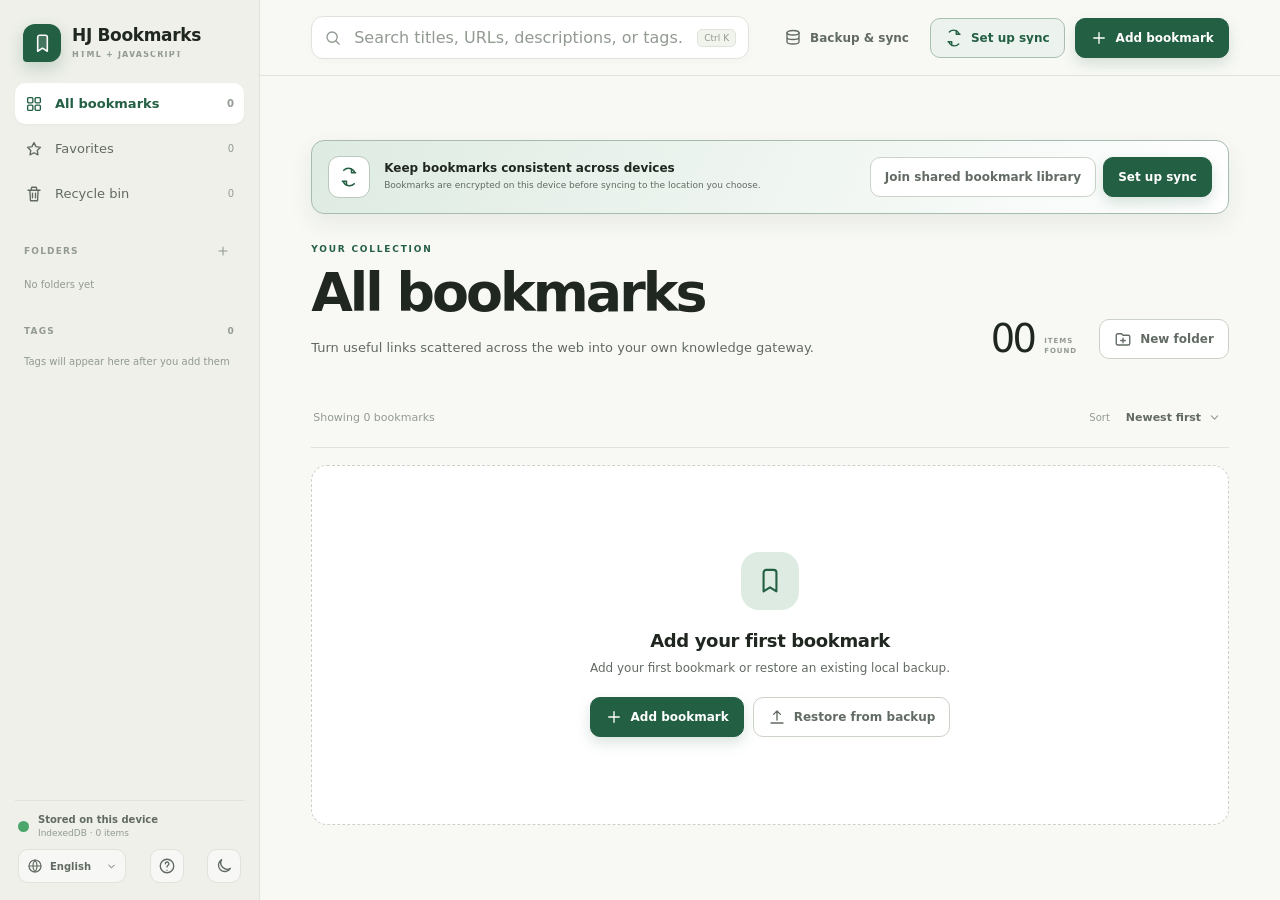
==== commit ed8bf18d: "chore: adopt HJ Bookmarks branding and MIT license" ====
--- a/index.html
+++ b/index.html
@@ -7,32 +7,32 @@
     <meta http-equiv="Cache-Control" content="no-cache, no-store, must-revalidate">
     <meta http-equiv="Pragma" content="no-cache">
     <meta http-equiv="Expires" content="0">
-    <meta name="description" content="无需安装、数据留在本地的纯前端书签管理器。" data-i18n-content="metaDescription">
+    <meta name="description" content="HJ Bookmarks 是无需安装、数据本地优先并支持加密备份与同步的纯前端书签管理器。" data-i18n-content="metaDescription">
     <meta name="theme-color" content="#eef0e9">
-    <title>书签库 · 本地书签管理器</title>
+    <title>HJ Bookmarks · 本地优先书签管理器</title>
     <link rel="icon" href="data:image/svg+xml,%3Csvg xmlns='http://www.w3.org/2000/svg' viewBox='0 0 64 64'%3E%3Crect width='64' height='64' rx='18' fill='%23235f43'/%3E%3Cpath d='M21 15.5A4.5 4.5 0 0 1 25.5 11h13a4.5 4.5 0 0 1 4.5 4.5V51L32 43.5 21 51V15.5Z' fill='white'/%3E%3C/svg%3E">
-    <link rel="stylesheet" href="css/style.css?v=20260829-36">
-    <script src="js/core/translations.js?v=20260829-36" defer></script>
-    <script src="js/core/config.js?v=20260829-36" defer></script>
-    <script src="js/core/coordination.js?v=20260829-36" defer></script>
-    <script src="js/core/storage.js?v=20260829-36" defer></script>
-    <script src="js/sync/backup.js?v=20260829-36" defer></script>
-    <script src="js/sync/local-folder.js?v=20260829-36" defer></script>
-    <script src="js/sync/coordinator.js?v=20260829-36" defer></script>
-    <script src="js/sync/providers.js?v=20260829-36" defer></script>
-    <script src="js/sync/remote-watch.js?v=20260829-36" defer></script>
-    <script src="js/sync/crypto.js?v=20260829-36" defer></script>
-    <script src="js/sync/backup-passphrase.js?v=20260829-36" defer></script>
-    <script src="js/sync/merge.js?v=20260829-36" defer></script>
-    <script src="js/ui/recovery.js?v=20260829-36" defer></script>
-    <script src="js/ui/help.js?v=20260829-36" defer></script>
-    <script src="js/ui/backup-restore.js?v=20260829-36" defer></script>
-    <script src="js/ui/sync-wizard.js?v=20260829-36" defer></script>
-    <script src="js/ui/render.js?v=20260829-36" defer></script>
-    <script src="js/ui/bookmarks.js?v=20260829-36" defer></script>
-    <script src="js/data/transfer.js?v=20260829-36" defer></script>
-    <script src="js/core/utils.js?v=20260829-36" defer></script>
-    <script src="js/app.js?v=20260829-36" defer></script>
+    <link rel="stylesheet" href="css/style.css?v=20260829-40">
+    <script src="js/core/translations.js?v=20260829-40" defer></script>
+    <script src="js/core/config.js?v=20260829-40" defer></script>
+    <script src="js/core/coordination.js?v=20260829-40" defer></script>
+    <script src="js/core/storage.js?v=20260829-40" defer></script>
+    <script src="js/sync/backup.js?v=20260829-40" defer></script>
+    <script src="js/sync/local-folder.js?v=20260829-40" defer></script>
+    <script src="js/sync/coordinator.js?v=20260829-40" defer></script>
+    <script src="js/sync/providers.js?v=20260829-40" defer></script>
+    <script src="js/sync/remote-watch.js?v=20260829-40" defer></script>
+    <script src="js/sync/crypto.js?v=20260829-40" defer></script>
+    <script src="js/sync/backup-passphrase.js?v=20260829-40" defer></script>
+    <script src="js/sync/merge.js?v=20260829-40" defer></script>
+    <script src="js/ui/recovery.js?v=20260829-40" defer></script>
+    <script src="js/ui/help.js?v=20260829-40" defer></script>
+    <script src="js/ui/backup-restore.js?v=20260829-40" defer></script>
+    <script src="js/ui/sync-wizard.js?v=20260829-40" defer></script>
+    <script src="js/ui/render.js?v=20260829-40" defer></script>
+    <script src="js/ui/bookmarks.js?v=20260829-40" defer></script>
+    <script src="js/data/transfer.js?v=20260829-40" defer></script>
+    <script src="js/core/utils.js?v=20260829-40" defer></script>
+    <script src="js/app.js?v=20260829-40" defer></script>
 </head>
 <body>
     <svg class="icon-sprite" aria-hidden="true">
@@ -68,7 +68,7 @@
         <aside class="sidebar" id="sidebar" aria-label="侧边栏" data-i18n-aria-label="sidebarLabel">
             <button class="brand" id="brand-button" type="button">
                 <span class="brand-mark"><svg><use href="#icon-bookmark"></use></svg></span>
-                <span class="brand-copy"><strong data-i18n="brandName">书签库</strong><small data-i18n="brandSubtitle">本地书签</small></span>
+                <span class="brand-copy"><strong data-i18n="brandName">HJ Bookmarks</strong><small data-i18n="brandSubtitle">HTML + JAVASCRIPT</small></span>
             </button>
 
             <nav class="primary-nav" aria-label="主要视图" data-i18n-aria-label="primaryViewsLabel">
@@ -155,6 +155,7 @@
                         <div class="export-popover">
                             <p class="export-section-label" data-i18n="syncSection">同步与冲突</p>
                             <button class="sync-menu-item" id="sync-settings-button" type="button"><strong data-i18n="encryptedWebDavSync">加密同步</strong><small id="sync-menu-status">尚未设置</small></button>
+                            <button id="join-shared-library-menu-button" type="button"><strong data-i18n="joinSharedLibrary">加入共享书签库</strong><small data-i18n="joinSharedLibraryMenuHint">使用共享地址、成员凭据和统一加密口令加入</small></button>
                             <button class="wizard-menu-item" id="sync-wizard-menu-button" type="button"><strong data-i18n="openSetupWizard">设置向导</strong><small data-i18n="syncWizardMenuHint">创建同步或在向导中加入现有共享库</small></button>
                             <button class="conflict-menu-item" id="conflict-center-menu-button" type="button"><strong data-i18n="conflictCenter">冲突中心</strong><small id="conflict-menu-status">暂无待处理冲突</small></button>
                             <hr>
@@ -249,7 +250,7 @@
         </main>
     </div>
 
-    <dialog class="item-dialog help-dialog" id="help-dialog">
+    <dialog class="item-dialog help-dialog" id="help-dialog" aria-labelledby="help-dialog-title">
         <div class="dialog-panel">
             <header class="dialog-header">
                 <div><p class="eyebrow" data-i18n="helpEyebrow">使用指南</p><h2 id="help-dialog-title" data-i18n="helpTitle">帮助与使用说明</h2></div>
@@ -306,9 +307,31 @@
                             <li data-i18n="helpSync3">所有设备必须使用完全相同的加密口令。</li>
                             <li data-i18n="helpSync4">同步设置和自动备份相互独立，建议同时启用。</li>
                             <li data-i18n="helpSync5">顶部快捷按钮可立即同步、重试、解锁或进入冲突中心。</li>
-                            <li data-i18n="helpSync6">远端自动同步解锁后会定期检查共享库更新，切回页面或恢复联网时也会立即检查。</li>
-                            <li data-i18n="helpSync7">为每台设备设置易识别的名称，冲突中心和回收站会显示对应修改来源。</li>
-                            <li data-i18n="helpSync8">组织者先用设置向导创建共享库，其他成员再用“加入共享书签库”连接现有远端。</li>
+                        </ul>
+                    </div>
+                </details>
+
+                <details class="help-topic">
+                    <summary><span data-i18n="helpSharedLibrary">共享书签库</span><svg><use href="#icon-chevron-down"></use></svg></summary>
+                    <div>
+                        <ul>
+                            <li data-i18n="helpShared1">组织者先用设置向导创建远端库，其他成员再用“加入共享书签库”连接。</li>
+                            <li data-i18n="helpShared2">所有成员都能查看和修改全部书签，访问权限由 WebDAV 凭据和共享加密口令共同控制。</li>
+                            <li data-i18n="helpShared3">自动同步会定期检查远端更新；设备名称用于显示冲突和删除来源。</li>
+                            <li data-i18n="helpShared4">当前一次只能连接一个同步位置；连接后会锁定地址和账号，不提供容易混淆的数据切换。</li>
+                            <li data-i18n="helpShared5">加入前若本机已有书签，必须确认它们是否参与共享库首次合并。</li>
+                        </ul>
+                    </div>
+                </details>
+
+                <details class="help-topic">
+                    <summary><span data-i18n="helpDeployment">在线部署与便携使用</span><svg><use href="#icon-chevron-down"></use></svg></summary>
+                    <div>
+                        <ul>
+                            <li data-i18n="helpDeployment1">静态部署只发布应用文件，不会自动公开浏览器中的书签或同步凭据。</li>
+                            <li data-i18n="helpDeployment2">本地文件与线上域名拥有独立数据空间，可通过备份恢复、导入或加密同步迁移。</li>
+                            <li data-i18n="helpDeployment3">GitHub Actions 会在测试通过后生成可直接解压使用的便携 ZIP，并可发布 GitHub Pages 和 Release。</li>
+                            <li data-i18n="helpDeployment4">线上版无法连接 WebDAV 时，需要同步服务允许该网站域名访问。</li>
                         </ul>
                     </div>
                 </details>
@@ -335,6 +358,7 @@
 
             <footer class="dialog-footer help-dialog-footer">
                 <a class="button button-secondary" href="README.md" target="_blank" rel="noreferrer" data-i18n="openReadme">查看项目 README</a>
+                <a class="button button-secondary" href="docs/DEPLOYMENT.md" target="_blank" rel="noreferrer" data-i18n="openDeploymentGuide">查看部署指南</a>
                 <a class="button button-secondary" href="tests/index.html" target="_blank" rel="noreferrer" data-i18n="openBrowserTests">运行浏览器测试</a>
                 <span class="dialog-footer-spacer"></span>
                 <button class="button button-primary" id="help-dialog-done-button" type="button" data-i18n="gotIt">知道了</button>
@@ -832,6 +856,7 @@
                         <option value="local-folder" data-i18n="localFolderMode">本地同步目录</option>
                     </select>
                 </label>
+                <p class="sync-connection-lock-note hidden" id="sync-connection-lock-note" data-i18n="syncConnectionLockedNote">当前同步位置和账号已锁定，避免把本机书签误合并到其他书签库。需要更换时请先移除当前同步配置。</p>
 
                 <div class="sync-fields" id="remote-sync-fields">
                     <label class="settings-field">
--- a/css/style.css
+++ b/css/style.css
@@ -935,16 +935,6 @@
     background: var(--panel-muted);
 }
 
-.export-popover .wizard-menu-item {
-    margin-bottom: 3px;
-    background: color-mix(in srgb, var(--accent-soft) 68%, transparent);
-    box-shadow: inset 0 0 0 1px color-mix(in srgb, var(--accent) 22%, transparent);
-}
-
-.export-popover .wizard-menu-item strong {
-    color: var(--accent);
-}
-
 .export-popover strong {
     font-size: clamp(13px, calc(11.5px + 0.11vw), 14px);
     font-weight: 680;
@@ -2069,31 +2059,31 @@
 }
 
 .help-dialog {
-    width: min(740px, calc(100vw - 30px));
+    width: min(820px, calc(100vw - 30px));
 }
 
 .help-content {
     display: grid;
-    gap: 8px;
-    padding: 20px 27px 24px;
+    gap: 10px;
+    padding: 22px 28px 26px;
 }
 
 .help-topic {
     overflow: hidden;
     background: var(--panel);
     border: 1px solid var(--border);
-    border-radius: 11px;
+    border-radius: 12px;
 }
 
 .help-topic summary {
     display: flex;
-    min-height: 47px;
+    min-height: 54px;
     align-items: center;
     justify-content: space-between;
     gap: 12px;
-    padding: 10px 13px;
+    padding: 12px 17px;
     color: var(--text);
-    font-size: 11px;
+    font-size: 15px;
     font-weight: 680;
     list-style: none;
     cursor: pointer;
@@ -2108,8 +2098,8 @@
 }
 
 .help-topic summary svg {
-    width: 15px;
-    height: 15px;
+    width: 17px;
+    height: 17px;
     color: var(--text-faint);
     transition: transform 150ms ease;
 }
@@ -2124,22 +2114,22 @@
 }
 
 .help-topic > div {
-    padding: 12px 16px 14px;
-    color: var(--text-soft);
-    font-size: 10px;
-    line-height: 1.7;
+    padding: 15px 20px 18px;
+    color: var(--text-soft);
+    font-size: 14px;
+    line-height: 1.75;
 }
 
 .help-topic ul,
 .help-topic ol {
     display: grid;
-    gap: 6px;
+    gap: 8px;
     margin: 0;
-    padding-left: 20px;
+    padding-left: 24px;
 }
 
 .help-topic p {
-    margin: 10px 0 0;
+    margin: 12px 0 0;
 }
 
 .help-topic p:first-child {
@@ -2148,6 +2138,7 @@
 
 .help-dialog-footer a {
     min-width: 0;
+    font-size: 12px;
 }
 
 .backup-dialog {
@@ -4012,6 +4003,23 @@
 .settings-field select:disabled {
     cursor: wait;
     opacity: 0.65;
+}
+
+.settings-field input:read-only {
+    color: var(--text-soft);
+    cursor: default;
+    background: var(--panel-muted);
+}
+
+.sync-connection-lock-note {
+    margin: -5px 0 0;
+    padding: 9px 11px;
+    color: #9b6919;
+    font-size: 8px;
+    line-height: 1.55;
+    background: color-mix(in srgb, #d69724 10%, var(--panel));
+    border: 1px solid color-mix(in srgb, #d69724 28%, var(--border));
+    border-radius: 8px;
 }
 
 .sync-mode-field {
